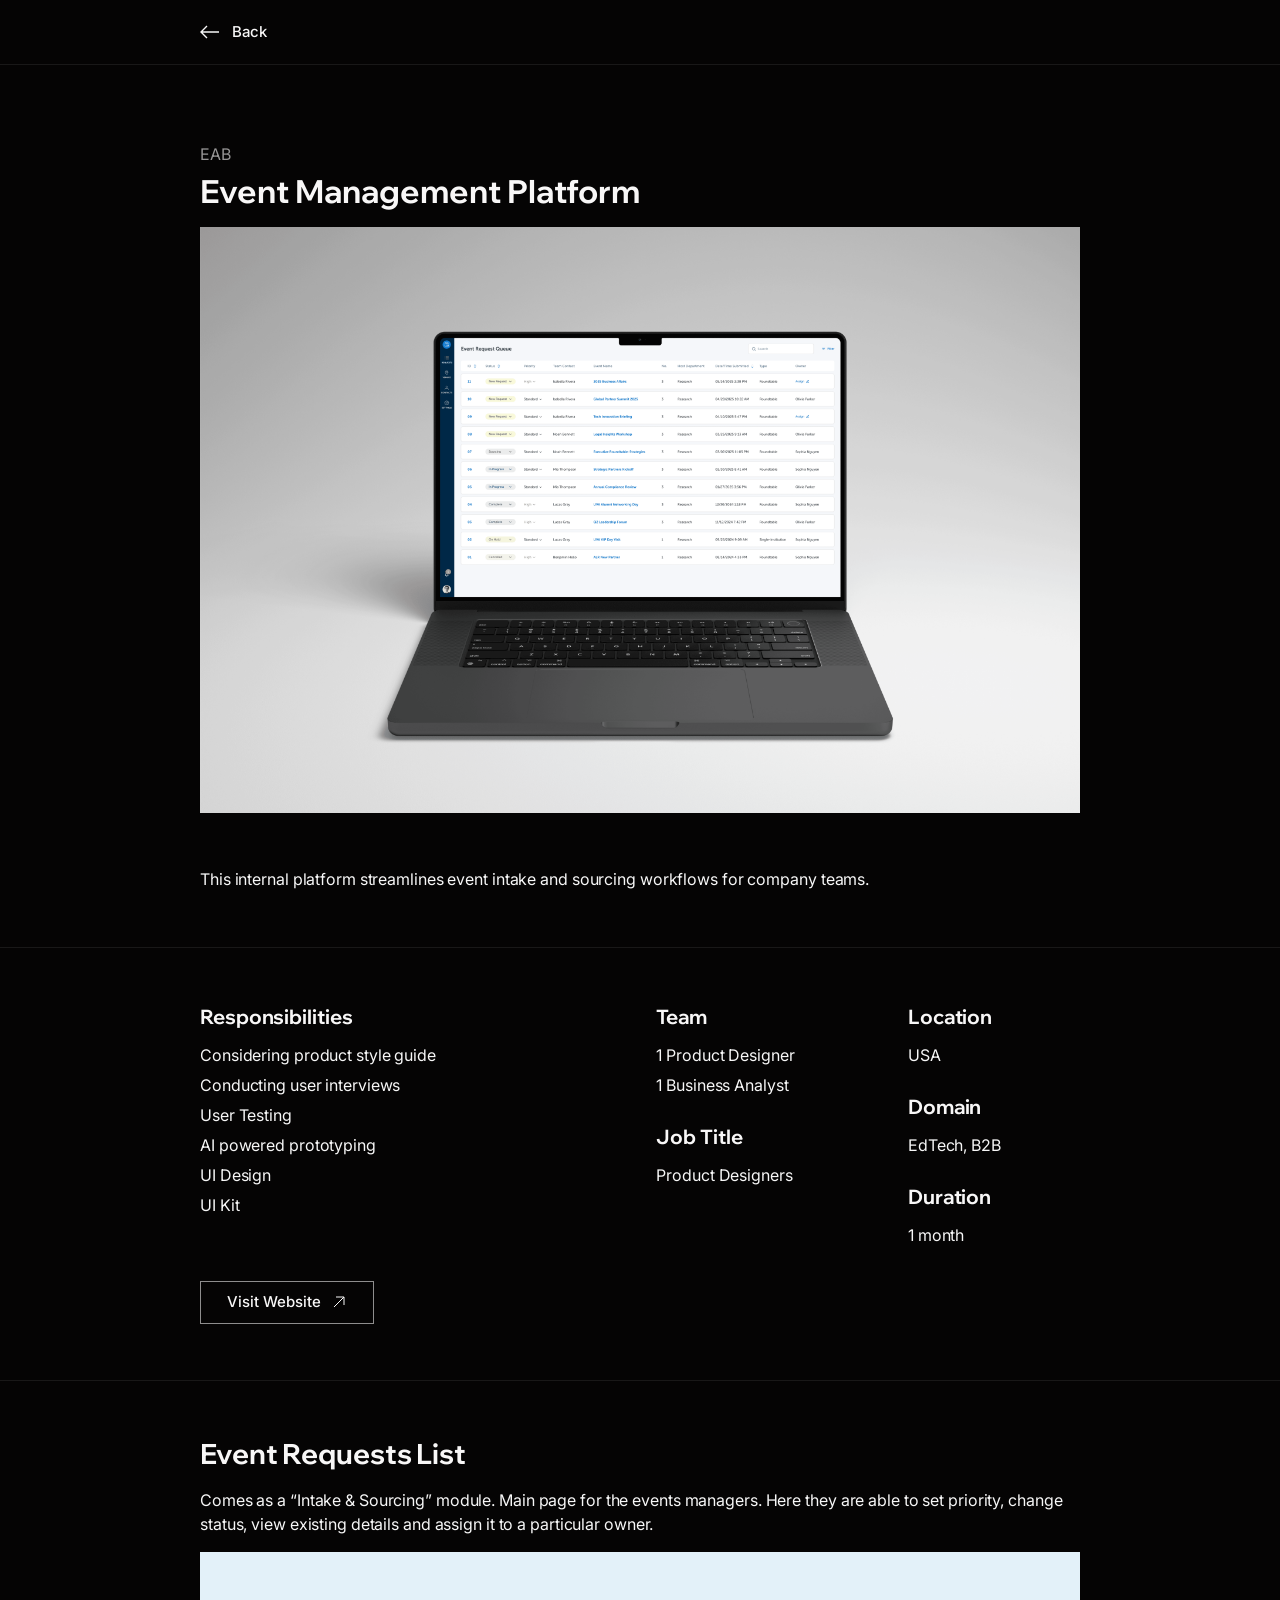
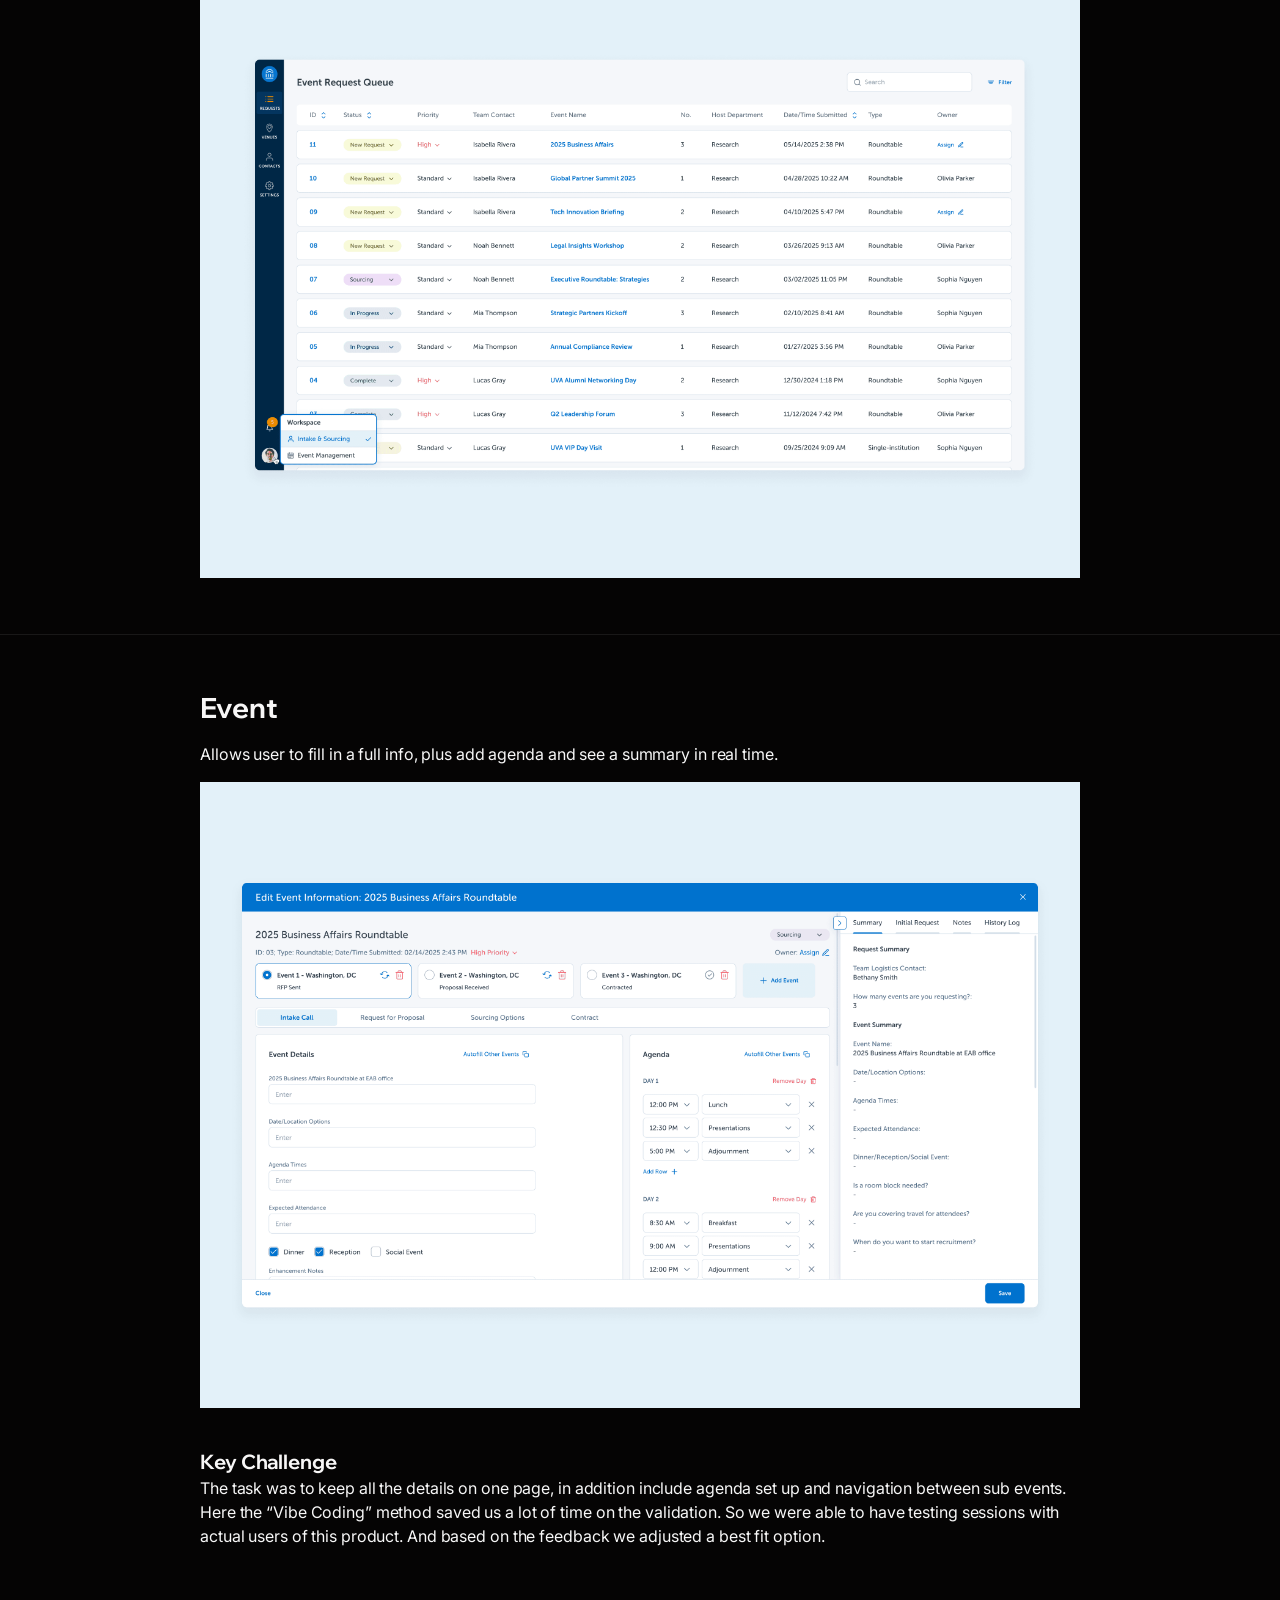
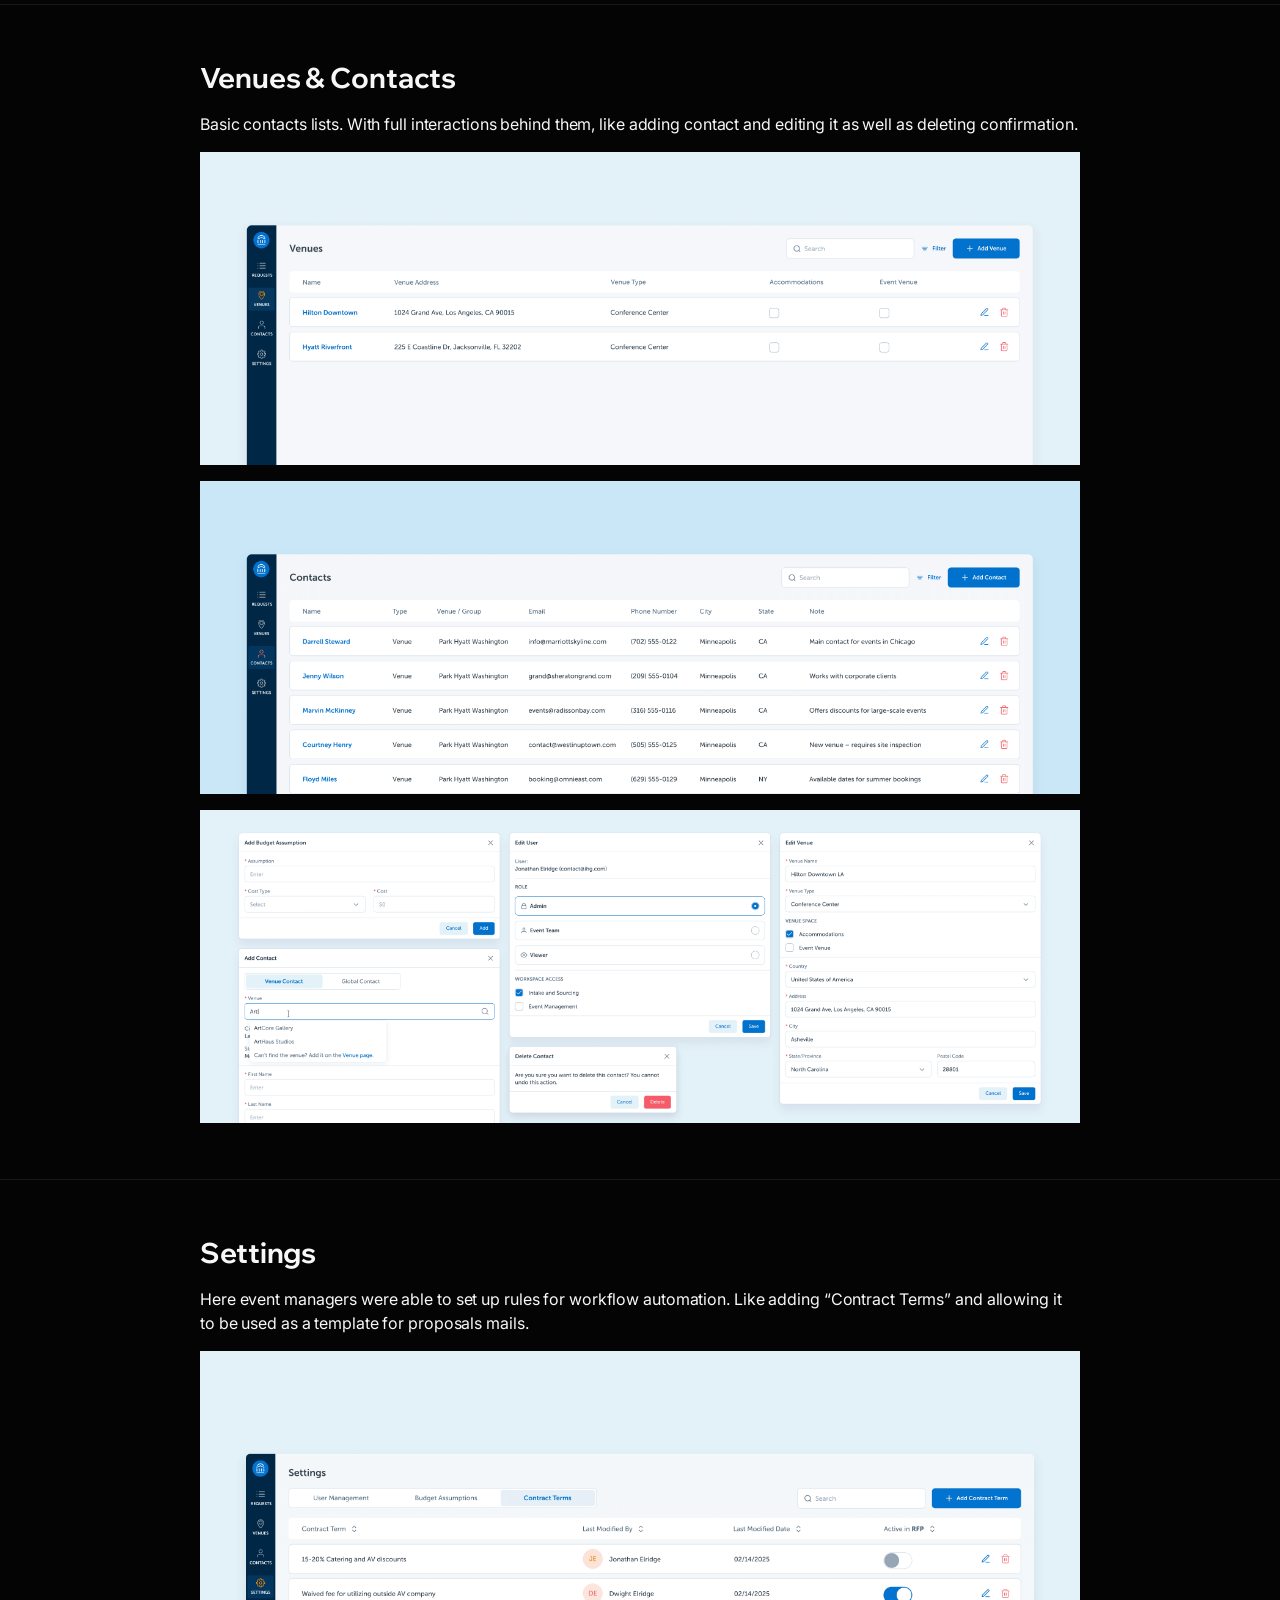
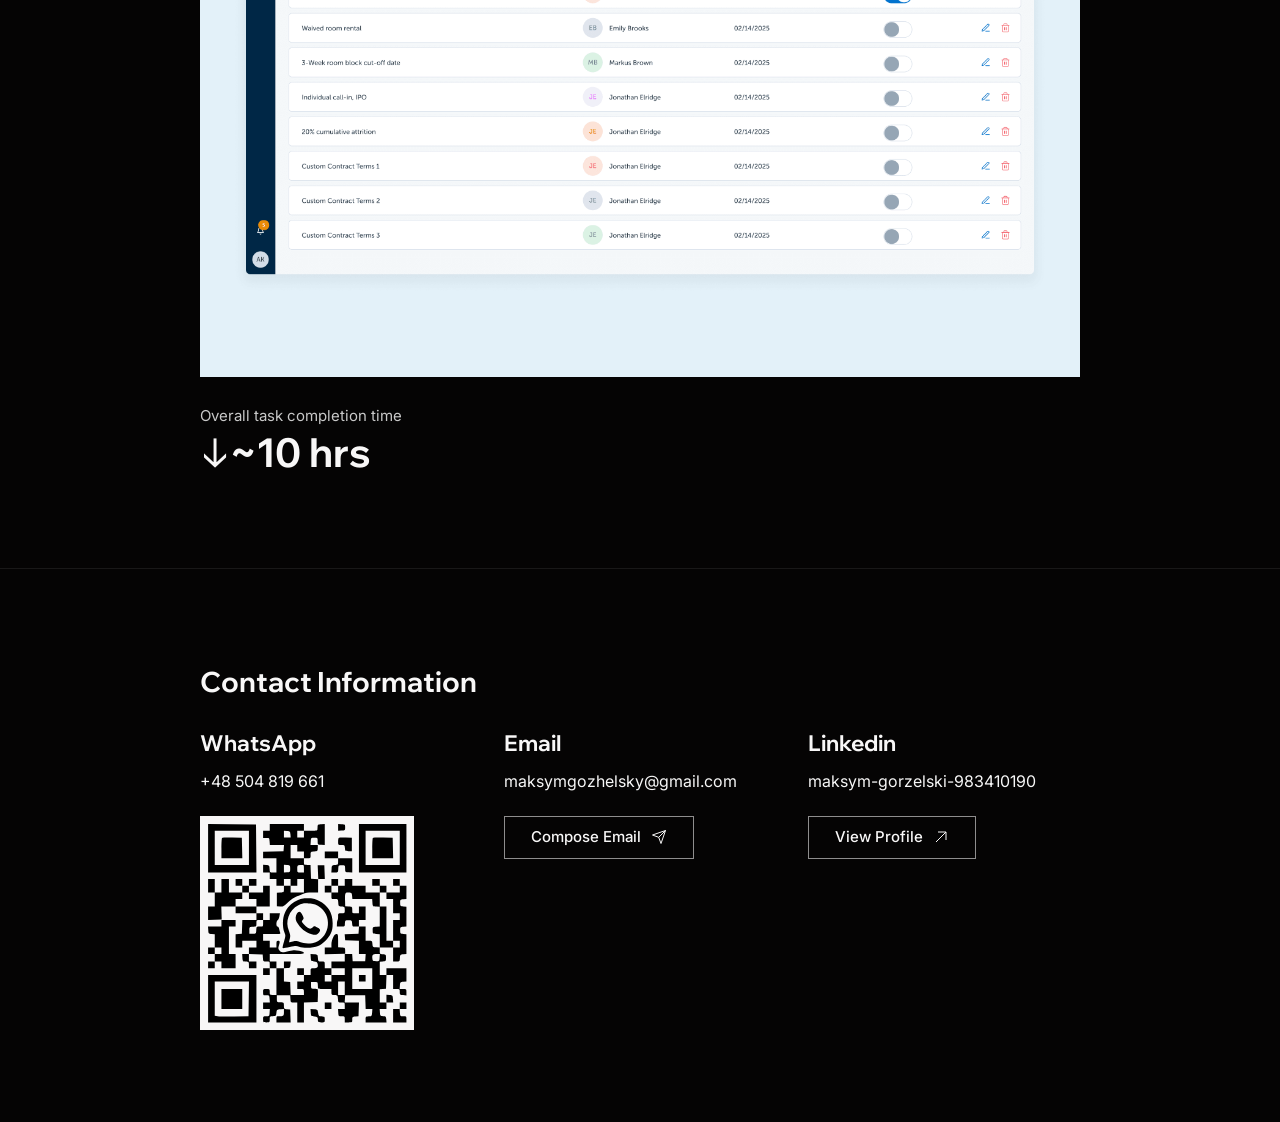
==== event-management.html @ 0782f971 "Initial commit Created from https://vercel.com/new" ====
<!DOCTYPE html>
<html lang="en" class="no-js">
<head>
  <meta charset="UTF-8" />
  <meta name="viewport" content="width=device-width, initial-scale=1.0" />
  <title>Event Management Platform — Maksym Gorzelski</title>
  <meta name="description" content="Case study: EAB internal platform for event intake and sourcing workflows." />
  <link rel="icon" href="assets/favicon-light.svg" media="(prefers-color-scheme: light)" />
  <link rel="icon" href="assets/favicon-dark.svg" media="(prefers-color-scheme: dark)" />
  <link rel="preconnect" href="https://fonts.googleapis.com" />
  <link rel="preconnect" href="https://fonts.gstatic.com" crossorigin />
  <link href="https://fonts.googleapis.com/css2?family=Wix+Madefor+Display:wght@400;500;600;700;800&family=Inter:wght@200;400;500;600&display=swap" rel="stylesheet" />
  <link rel="stylesheet" href="styles.css" />
  <link rel="stylesheet" href="case.css" />
</head>
<body class="case-page">
  <header class="nav">
    <div class="container nav__inner">
      <a href="index.html#case" class="casenav__back">
        <svg width="20" height="14" viewBox="0 0 20 14" fill="none" aria-hidden="true"><path d="M7 1L1 7L7 13M1 7H19" stroke="currentColor" stroke-width="1.4"/></svg>
        Back
      </a>
    </div>
  </header>

  <main>
    <section class="casehead">
      <div class="container">
        <p class="casehead__tag reveal">EAB</p>
        <h1 class="casehead__title reveal">Event Management Platform</h1>
      </div>
    </section>

    <div class="casehero">
      <div class="container"><img src="assets/cases/event-hero.png" alt="Event management platform" loading="lazy" /></div>
    </div>

    <section class="container">
      <p class="caseintro reveal">This internal platform streamlines event intake and sourcing workflows for company teams.</p>

      <div class="casemeta reveal">
        <div class="casemeta__col">
          <div class="casemeta__group">
            <h2 class="casemeta__label">Responsibilities</h2>
            <ul class="casemeta__list">
              <li>Considering product style guide</li>
              <li>Conducting user interviews</li>
              <li>User Testing</li>
              <li>AI powered prototyping</li>
              <li>UI Design</li>
              <li>UI Kit</li>
            </ul>
          </div>
        </div>
        <div class="casemeta__col">
          <div class="casemeta__group">
            <h2 class="casemeta__label">Team</h2>
            <p class="casemeta__val">1 Product Designer</p>
            <p class="casemeta__val">1 Business Analyst</p>
          </div>
          <div class="casemeta__group">
            <h2 class="casemeta__label">Job Title</h2>
            <p class="casemeta__val">Product Designers</p>
          </div>
        </div>
        <div class="casemeta__col">
          <div class="casemeta__group">
            <h2 class="casemeta__label">Location</h2>
            <p class="casemeta__val">USA</p>
          </div>
          <div class="casemeta__group">
            <h2 class="casemeta__label">Domain</h2>
            <p class="casemeta__val">EdTech, B2B</p>
          </div>
          <div class="casemeta__group">
            <h2 class="casemeta__label">Duration</h2>
            <p class="casemeta__val">1 month</p>
          </div>
        </div>
      </div>

      <p class="reveal" style="margin-top:28px;">
        <a href="https://eab.com/" class="btn btn--ghost" target="_blank" rel="noopener">
          Visit Website
          <svg width="16" height="16" viewBox="0 0 16 16" fill="none" aria-hidden="true"><path d="M3 13L13 3M13 3H5M13 3v8" stroke="currentColor" stroke-width="1"/></svg>
        </a>
      </p>
    </section>

    <section class="casesection container reveal">
      <h2 class="casesection__title">Event Requests List</h2>
      <p class="casesection__text">Comes as a &ldquo;Intake &amp; Sourcing&rdquo; module. Main page for the events managers. Here they are able to set priority, change status, view existing details and assign it to a particular owner.</p>
      <figure class="casefig"><img src="assets/cases/event-requests.png" alt="Event requests list" loading="lazy" /></figure>
    </section>

    <section class="casesection container reveal">
      <h2 class="casesection__title">Event</h2>
      <p class="casesection__text">Allows user to fill in a full info, plus add agenda and see a summary in real time.</p>
      <figure class="casefig"><img src="assets/cases/event-event.png" alt="Event detail view" loading="lazy" /></figure>
      <h3 class="casesub">Key Challenge</h3>
      <p class="casesection__text">The task was to keep all the details on one page, in addition include agenda set up and navigation between sub events. Here the &ldquo;Vibe Coding&rdquo; method saved us a lot of time on the validation. So we were able to have testing sessions with actual users of this product. And based on the feedback we adjusted a best fit option.</p>
    </section>

    <section class="casesection container reveal">
      <h2 class="casesection__title">Venues &amp; Contacts</h2>
      <p class="casesection__text">Basic contacts lists. With full interactions behind them, like adding contact and editing it as well as deleting confirmation.</p>
      <figure class="casefig"><img src="assets/cases/event-venues-1.png" alt="Venues and contacts list" loading="lazy" /></figure>
      <figure class="casefig"><img src="assets/cases/event-venues-2.png" alt="Contact interactions" loading="lazy" /></figure>
      <figure class="casefig"><img src="assets/cases/event-venues-3.png" alt="Delete confirmation" loading="lazy" /></figure>
    </section>

    <section class="casesection container reveal">
      <h2 class="casesection__title">Settings</h2>
      <p class="casesection__text">Here event managers were able to set up rules for workflow automation. Like adding &ldquo;Contract Terms&rdquo; and allowing it to be used as a template for proposals mails.</p>
      <figure class="casefig"><img src="assets/cases/event-settings.png" alt="Settings and automation rules" loading="lazy" /></figure>
      <div class="casestat">
        <span class="casestat__label">Overall task completion time</span>
        <span class="casestat__value">&darr;~10 hrs</span>
      </div>
    </section>
  </main>

  <section id="contact" class="contact">
    <div class="container">
      <h2 class="contact__heading reveal">Contact Information</h2>
      <div class="contact__grid">
        <div class="contact__block reveal">
          <h3 class="contact__label">WhatsApp</h3>
          <p class="contact__value">+48 504 819 661</p>
          <a class="contact__qrwrap" href="https://wa.me/48504819661" target="_blank" rel="noopener" aria-label="Open WhatsApp chat">
            <img class="contact__qr" src="assets/qr-whatsapp.svg" alt="QR code — scan to open a WhatsApp chat" width="214" height="214" loading="lazy" />
          </a>
        </div>
        <div class="contact__block reveal">
          <h3 class="contact__label">Email</h3>
          <p class="contact__value">maksymgozhelsky@gmail.com</p>
          <a href="mailto:maksymgozhelsky@gmail.com" class="btn btn--ghost">
            Compose Email
            <svg width="16" height="16" viewBox="0 0 16 16" fill="none" aria-hidden="true"><path d="M14.5 1.5L7.7 8.3M14.5 1.5L10 14.5l-2.3-6.2L1.5 6l13-4.5Z" stroke="currentColor" stroke-width="1" stroke-linejoin="round"/></svg>
          </a>
        </div>
        <div class="contact__block reveal">
          <h3 class="contact__label">Linkedin</h3>
          <p class="contact__value">maksym-gorzelski-983410190</p>
          <a href="https://www.linkedin.com/in/maksym-gorzelski-983410190/" class="btn btn--ghost" target="_blank" rel="noopener">
            View Profile
            <svg width="16" height="16" viewBox="0 0 16 16" fill="none" aria-hidden="true"><path d="M3 13L13 3M13 3H5M13 3v8" stroke="currentColor" stroke-width="1"/></svg>
          </a>
        </div>
      </div>
    </div>
  </section>

  <script src="script.js"></script>
</body>
</html>
---- styles.css ----
/* ============================================================
   Maksym Gorzelski — Portfolio
   Measured from the original:
   bg #050404 · content column 880px · nav 64px
   Wix Madefor Display (headings) / Inter (body)
   ============================================================ */

:root {
  --bg: #050404;
  --tile: rgba(28, 28, 28, 0.5);
  --fg: #f8f7f7;
  --body: #f7f7f7;
  --muted: #8f8f8f;
  --muted-2: #c9c9c9;
  --line: rgba(255, 255, 255, 0.08);
  --border-btn: rgba(255, 255, 255, 0.55);
  --max: 944px; /* 880 content + 2×32 padding */
  --pad: 32px;
  --font-display: "Wix Madefor Display", -apple-system, sans-serif;
  --font-body: "Inter", -apple-system, BlinkMacSystemFont, sans-serif;
  --ease: cubic-bezier(0.44, 0, 0.56, 1);
  --spring: cubic-bezier(0.3, 1.4, 0.5, 1);
}

* { margin: 0; padding: 0; box-sizing: border-box; }

html { scroll-behavior: smooth; }

body {
  background: var(--bg);
  color: var(--fg);
  font-family: var(--font-body);
  font-weight: 400;
  font-size: 16px;
  line-height: 1.5;
  -webkit-font-smoothing: antialiased;
  overflow-x: hidden;
}

a { color: inherit; text-decoration: none; }
img { max-width: 100%; display: block; }
h1, h2, h3 { font-family: var(--font-display); }

.container {
  width: 100%;
  max-width: var(--max);
  margin: 0 auto;
  padding: 0 var(--pad);
}

/* ---------- Logo (exact SVG from the original) ---------- */
.logo {
  display: inline-flex;
  align-items: center;
}
.logo__img {
  height: 17px;
  width: auto;
  display: block;
}

/* ---------- Nav ---------- */
.nav {
  position: sticky;
  top: 0;
  z-index: 100;
  background: var(--bg);
  border-bottom: 1px solid var(--line);
}
.nav__inner {
  display: flex;
  align-items: center;
  justify-content: space-between;
  height: 64px;
}
.nav__links {
  display: flex;
  align-items: center;
  gap: 44px;
}
.nav__link {
  font-size: 15px;
  color: var(--fg);
  transform-origin: center center;
  transition: transform 0.3s var(--spring);
  will-change: transform;
}
.nav__link:hover { transform: rotate(2deg); }

/* ---------- Buttons (hover = 2° tilt, like the original) ---------- */
.btn {
  display: inline-flex;
  align-items: center;
  gap: 10px;
  font-family: var(--font-body);
  font-size: 15px;
  font-weight: 500;
  cursor: pointer;
  transition: transform 0.3s var(--spring);
  will-change: transform;
}
.btn:hover { transform: rotate(2deg); }
.btn { border-radius: 0; }
.btn--solid {
  background: var(--fg);
  color: #050404;
  padding: 7px 22px;
}
.btn--ghost {
  border: 1px solid var(--border-btn);
  color: var(--fg);
  padding: 9px 26px;
}
.btn svg { flex-shrink: 0; }

/* Plain text link with arrow (PDF) */
.textlink {
  display: inline-flex;
  align-items: center;
  gap: 12px;
  font-size: 15px;
  font-weight: 500;
  color: var(--fg);
  transform-origin: center center;
  will-change: transform;
}
/* Hover tilt lives with the other reveal-aware hovers at the end of the file,
   so it can out-specify .reveal.is-visible. */

/* ---------- Section titles ---------- */
.section-title {
  font-size: 36px;
  font-weight: 700;
  line-height: 1.2;
  margin-bottom: 64px;
}

/* ---------- Hero ---------- */
.hero {
  position: relative;
  height: calc(100vh - 64px);
  min-height: 560px;
  display: flex;
  align-items: center;
}
.hero .container { margin-top: -6vh; }
.hero__title {
  font-size: clamp(30px, 3.6vw, 48px);
  font-weight: 700;
  line-height: 1.2;
}
.hero__meta {
  margin-top: 38px;
  color: var(--body);
  font-size: 16px;
}
.hero__scroll {
  position: absolute;
  bottom: 22px;
  left: 50%;
  transform: translateX(-50%);
  color: var(--fg);
  animation: bob 2.4s ease-in-out infinite;
}
@keyframes bob {
  0%, 100% { transform: translate(-50%, 0); }
  50% { transform: translate(-50%, 9px); }
}

/* ---------- Sections ---------- */
.about, .approach, .cases, .pdf, .contact {
  border-top: 1px solid var(--line);
}

/* ---------- About ----------
   Original is a ~600px-tall section with the text block vertically
   centered, shapes floating around it. */
.about {
  position: relative;
  overflow: hidden;
}
.about__inner {
  position: relative;
  min-height: 600px;
  display: flex;
  align-items: center;
  justify-content: center;
}
.about__content {
  max-width: 628px;
  margin: 0 auto;
  text-align: center;
}
.about__title {
  font-size: 28px;
  font-weight: 700;
  line-height: 1.2;
  margin-bottom: 34px;
}
.about p {
  color: var(--body);
  font-size: 16px;
  line-height: 1.2;
  margin-bottom: 24px;
}
.about p:last-child { margin-bottom: 0; }
.shape {
  position: absolute;
  height: auto;
  pointer-events: none;
}
.shape--circle { top: 20%; right: 6.5%; width: 80px; }
.shape--cube   { top: 40%; left: 3.5%; width: 88px; }
.shape--tetra  { top: 72%; left: 72%;   width: 118px; }

/* ---------- Work approach ---------- */
.approach { padding: 100px 0 108px; }
.steps { list-style: none; }
.step { padding: 34px 0 38px; border-bottom: 1px solid var(--line); }
.step:first-child { padding-top: 0; }
.step:last-child { border-bottom: none; padding-bottom: 0; }
.step__icon {
  display: inline-flex;
  align-items: center;
  justify-content: center;
  width: 48px;
  height: 48px;
  border-radius: 4px;
  background: var(--tile);
  color: rgb(105, 105, 105);
  margin-bottom: 22px;
  /* Box lifts on hover (measured on the original). */
  transition: transform 0.3s var(--spring);
  will-change: transform;
}
.step__icon:hover { transform: translateY(-4px); }
/* Icons are the exact extracted SVG assets, at their natural dimensions. */
.step__icon img { display: block; }
.step__title {
  font-size: 22px;
  font-weight: 700;
  line-height: 1.2;
  margin-bottom: 12px;
}
.step__text {
  color: var(--muted-2);
  font-size: 16px;
  max-width: 76ch;
}

/* ---------- Case studies ---------- */
.cases { padding: 100px 0 120px; }
.cases__grid {
  display: grid;
  grid-template-columns: repeat(2, 1fr);
  gap: 64px 48px;
}
.case {
  display: block;
  transform-origin: center center;
  will-change: transform;
}
.case__thumb {
  aspect-ratio: 1440 / 1024;
  overflow: hidden;
  background: var(--tile);
}
.case__thumb img {
  width: 100%;
  height: 100%;
  object-fit: cover;
}
.case__tag {
  display: block;
  margin: 26px 0 7px;
  color: var(--muted);
  font-size: 13px;
  font-weight: 400;
  letter-spacing: 0.06em;
  text-transform: uppercase;
}
.case__title {
  font-size: 24px;
  font-weight: 700;
  line-height: 1.25;
  color: var(--fg);
  max-width: 24ch;
}

/* ---------- PDF ---------- */
.pdf { padding: 88px 0 92px; }
.pdf__title {
  font-size: 28px;
  font-weight: 700;
  margin-bottom: 15px;
}

/* ---------- Contact ---------- */
.contact { padding: 92px 0 86px; }
.contact__heading {
  font-size: 28px;
  font-weight: 700;
  margin-bottom: 24px;
}
.contact__grid {
  display: grid;
  grid-template-columns: repeat(3, 1fr);
  gap: 32px;
}
.contact__label {
  font-size: 22px;
  font-weight: 700;
  margin-bottom: 9px;
}
.contact__value {
  color: var(--body);
  font-size: 16px;
  margin-bottom: 23px;
  word-break: break-word;
}
.contact__qrwrap {
  position: relative;
  display: inline-block;
  width: 214px;
  transform-origin: center center;
  transition: transform 0.3s var(--spring);
  will-change: transform;
}
.contact__qrwrap:hover { transform: rotate(2deg); }
.contact__qr {
  width: 214px;
  height: 214px;
}

/* ============================================================
   Animations
   ============================================================ */

/* Load-in (hero) */
.load-rise {
  opacity: 0;
  transform: translateY(24px);
  transition: opacity 0.8s var(--ease), transform 0.8s var(--ease);
}
.load-rise.is-visible { opacity: 1; transform: none; }

/* Scroll reveal — fade up (text blocks) */
.reveal {
  opacity: 0;
  transform: translateY(24px);
  transition: opacity 0.7s var(--ease), transform 0.7s var(--ease);
  will-change: opacity, transform;
}
.reveal.is-visible { opacity: 1; transform: none; }

/* Scroll reveal — scale from half (case cards, like the original) */
.reveal-scale {
  opacity: 0;
  transform: scale(0.5);
  transition: opacity 0.65s var(--ease), transform 0.65s var(--spring);
  will-change: opacity, transform;
}
.reveal-scale.is-visible { opacity: 1; transform: scale(1); }

/* Case card hover tilt (~1.3°, measured from the original).
   Once settled (.is-visible) the card gets a snappy spring transition that
   out-orders .reveal-scale.is-visible, so hover doesn't inherit the slower
   entrance spring. Rotates around its own center. */
.case.is-visible { transition: transform 0.32s var(--spring); }
.case.is-visible:hover { transform: rotate(1.3deg); }

/* PDF text link tilts 2° on hover (measured). Scoped to .is-visible so it
   out-specifies .reveal.is-visible, which would otherwise pin it to none. */
.textlink.is-visible { transition: transform 0.3s var(--spring); }
.textlink.is-visible:hover { transform: rotate(2deg); }

/* Failsafes */
.no-js .reveal, .no-js .reveal-scale, .no-js .load-rise { opacity: 1; transform: none; }
@media (prefers-reduced-motion: reduce) {
  .reveal, .reveal-scale, .load-rise { opacity: 1; transform: none; transition: none; }
  .hero__scroll { animation: none; }
  .btn:hover, .nav__link:hover, .textlink.is-visible:hover,
  .case.is-visible:hover, .step__icon:hover, .contact__qrwrap:hover { transform: none; }
}

/* ============================================================
   Responsive
   ============================================================ */
@media (max-width: 860px) {
  .cases__grid { grid-template-columns: 1fr; gap: 56px; }
  .contact__grid { grid-template-columns: 1fr; gap: 44px; }
  .about__inner { min-height: 440px; }
  .approach, .cases { padding: 84px 0 96px; }
  .shape--tetra { display: none; }
  .shape--cube { width: 64px; top: auto; bottom: -12%; }
  .shape--circle { width: 58px; top: -18%; }
  .section-title { margin-bottom: 56px; }
}
@media (max-width: 640px) {
  :root { --pad: 20px; }
  .nav__links { gap: 20px; }
  .logo__bold { font-size: 15px; }
  .logo__thin { font-size: 20px; }
  .btn--solid { padding: 7px 16px; font-size: 14px; }
  .hero__title { font-size: 30px; }
  .section-title { font-size: 30px; }
  .pdf { padding: 64px 0; }
  .contact { padding: 64px 0 72px; }
}
---- case.css ----
/* ============================================================
   Case-study page styles (loaded after styles.css)
   ============================================================ */

/* ---------- Back nav ---------- */
.casenav__back {
  display: inline-flex;
  align-items: center;
  gap: 12px;
  font-size: 15px;
  font-weight: 500;
  color: var(--fg);
  transform-origin: center center;
  transition: transform 0.3s var(--spring);
  will-change: transform;
}
.casenav__back:hover { transform: rotate(2deg); }
.casenav__back svg { flex-shrink: 0; }

/* ---------- Header ---------- */
.casehead { padding: 80px 0 0; }
.casehead__tag {
  color: rgba(248, 247, 247, 0.6);
  font-size: 16px;
  line-height: 1.2;
  text-transform: uppercase;
  margin-bottom: 8px;
}
.casehead__title {
  font-family: var(--font-display);
  font-size: 32px;
  font-weight: 700;
  line-height: 1.2;
}

/* ---------- Media ---------- */
.casehero { margin-top: 16px; }
.casefig { margin: 16px 0 0; }
.casefig img,
.casehero img {
  width: 100%;
  height: auto;
  display: block;
}
.casefig--pair {
  display: grid;
  grid-template-columns: 1fr;
  gap: 16px;
}

/* ---------- Intro ---------- */
.caseintro {
  margin-top: 54px;
  color: var(--body);
  font-size: 16px;
  line-height: 1.5;
  letter-spacing: -0.1px;
}

/* ---------- Full-width divider lines (like the original) ---------- */
.casemeta,
.casesection {
  position: relative;
  margin-top: 56px;
  padding-top: 56px;
}
.casemeta::before,
.casesection::before {
  content: "";
  position: absolute;
  top: 0;
  left: 50%;
  transform: translateX(-50%);
  width: 100vw;
  height: 1px;
  background: var(--line);
}

/* ---------- Meta grid ---------- */
.casemeta {
  display: grid;
  grid-template-columns: 2.42fr 1.23fr 1fr; /* ~416 / 212 / 172 at 880 */
  gap: 40px;
}
.casemeta__group + .casemeta__group { margin-top: 26px; }
.casemeta__label {
  font-family: var(--font-display);
  font-size: 20px;
  font-weight: 700;
  line-height: 1.4;
  letter-spacing: -0.1px;
  margin-bottom: 12px;
}
.casemeta__list { list-style: none; }
.casemeta__list li,
.casemeta__val {
  color: var(--body);
  font-size: 16px;
  line-height: 1.5;
  letter-spacing: -0.1px;
  margin-bottom: 6px;
}

/* ---------- Content sections ---------- */
.casesection__title {
  font-family: var(--font-display);
  font-size: 28px;
  font-weight: 700;
  line-height: 1.3;
  letter-spacing: -0.1px;
  margin-bottom: 16px;
}
.casesection__text {
  color: var(--body);
  font-size: 16px;
  line-height: 1.5;
  letter-spacing: -0.1px;
}
.casesection__text + .casesection__text { margin-top: 16px; }
.casesub {
  font-family: var(--font-display);
  font-size: 20px;
  font-weight: 700;
  line-height: 1.4;
  letter-spacing: -0.1px;
  margin: 40px 0 0;
}

/* ---------- Stat callout ---------- */
.casestat {
  margin-top: 28px;
  display: inline-flex;
  flex-direction: column;
  gap: 4px;
}
.casestat-row {
  margin-top: 8px;
  display: flex;
  flex-wrap: wrap;
  gap: 48px;
}
.casestat-row .casestat { margin-top: 20px; }
.casestat__label { color: var(--muted-2); font-size: 15px; }
.casestat__value {
  font-family: var(--font-display);
  font-size: 40px;
  font-weight: 700;
  line-height: 1;
}

/* ---------- Video embed ---------- */
.casevideo {
  margin-top: 16px;
  position: relative;
  width: 100%;
  aspect-ratio: 16 / 9;
  overflow: hidden;
  background: var(--tile);
}
.casevideo iframe {
  position: absolute;
  inset: 0;
  width: 100%;
  height: 100%;
  border: 0;
}

/* ---------- Contact spacing on case pages ---------- */
.case-page .contact { margin-top: 96px; }

/* ---------- Responsive ---------- */
@media (max-width: 860px) {
  .casemeta { grid-template-columns: 1fr; gap: 30px; }
  .casehero { margin-top: 16px; }
  .casesection { margin-top: 56px; }
}
@media (max-width: 640px) {
  .casehead__title { font-size: 26px; }
  .casesection__title { font-size: 23px; }
}
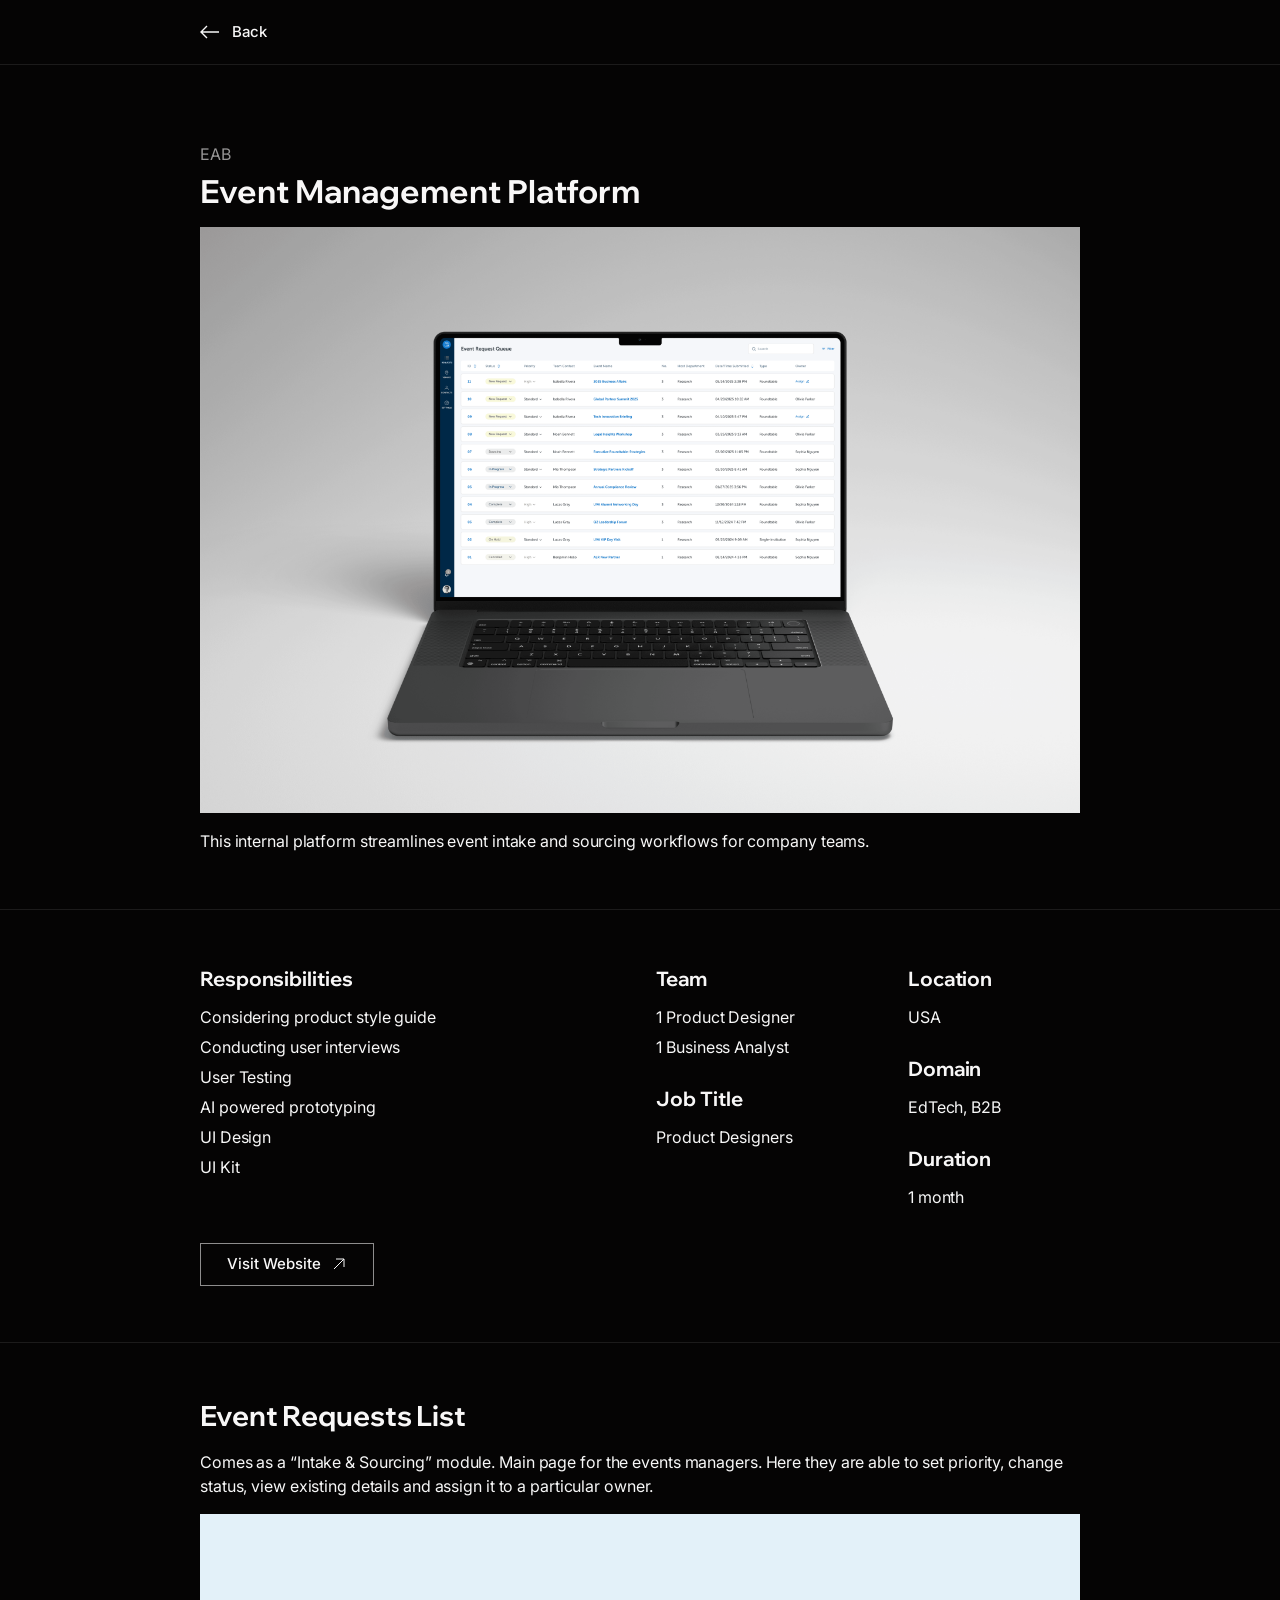
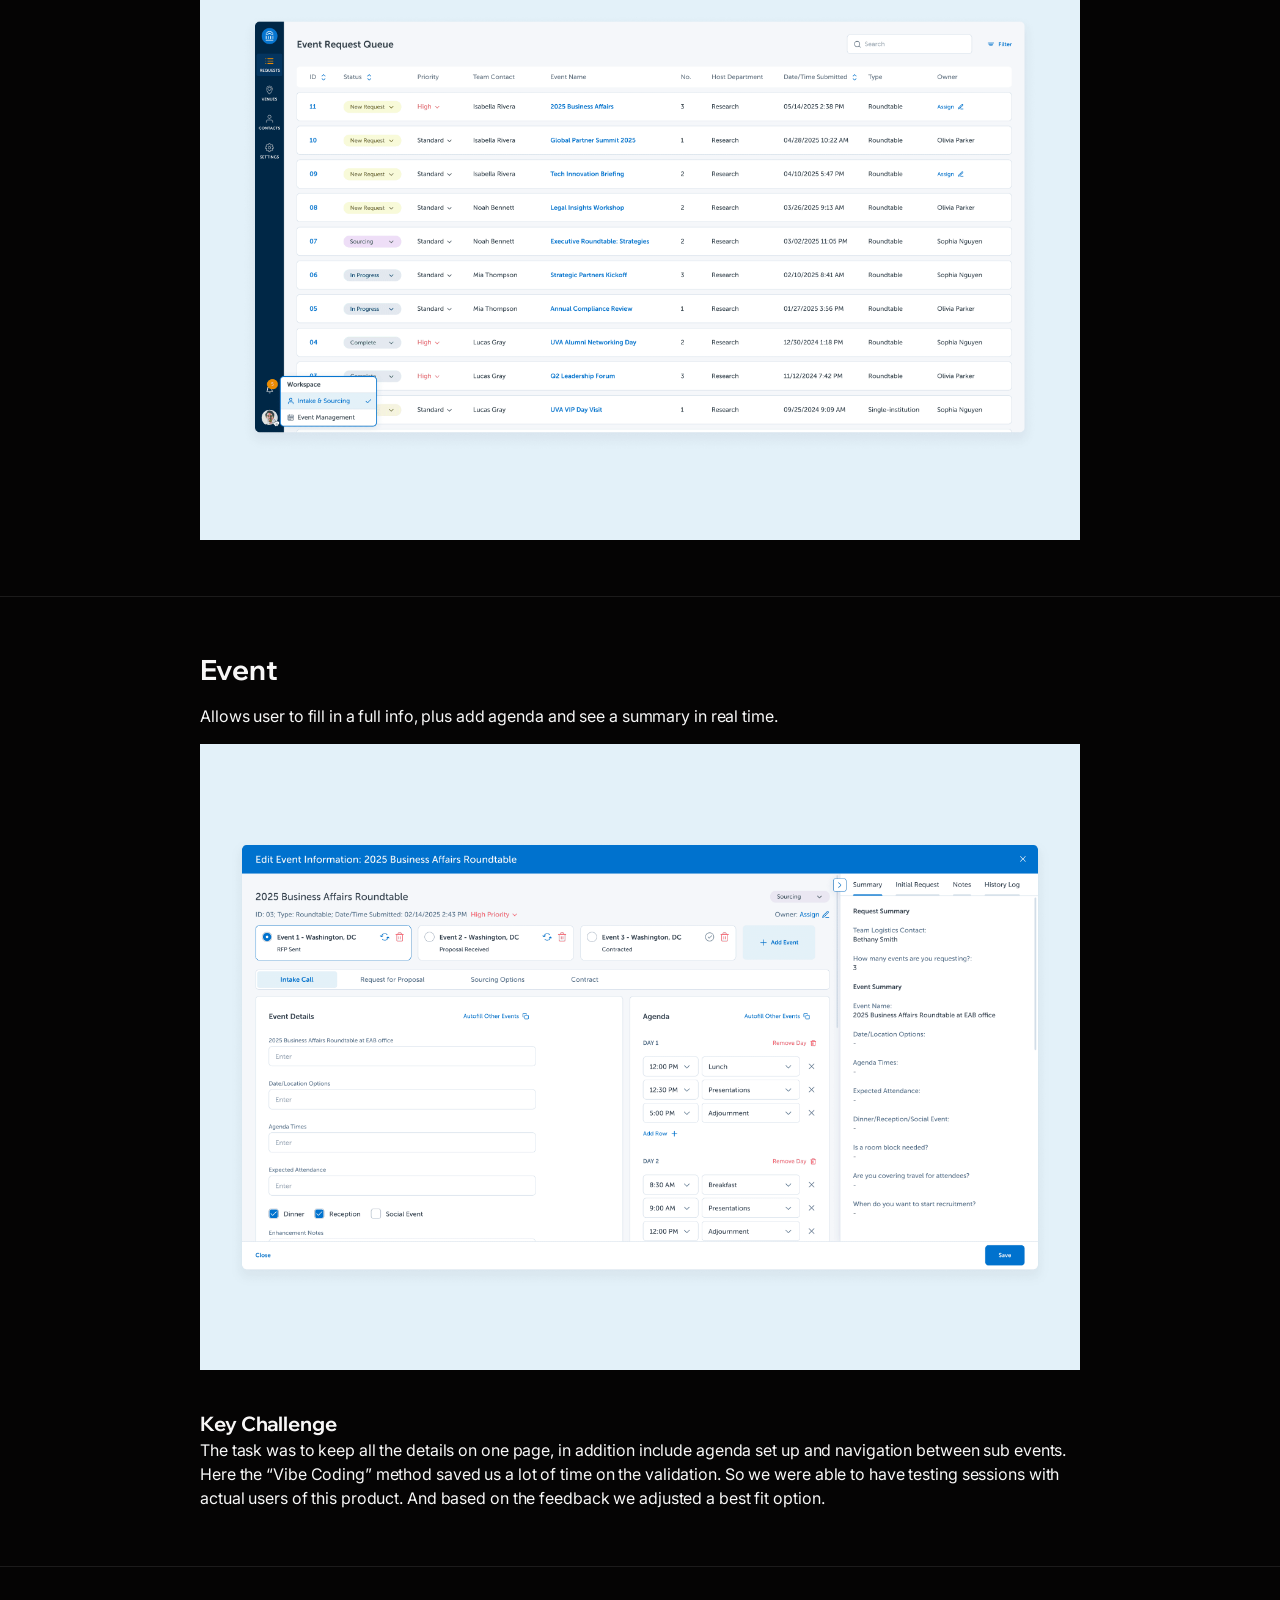
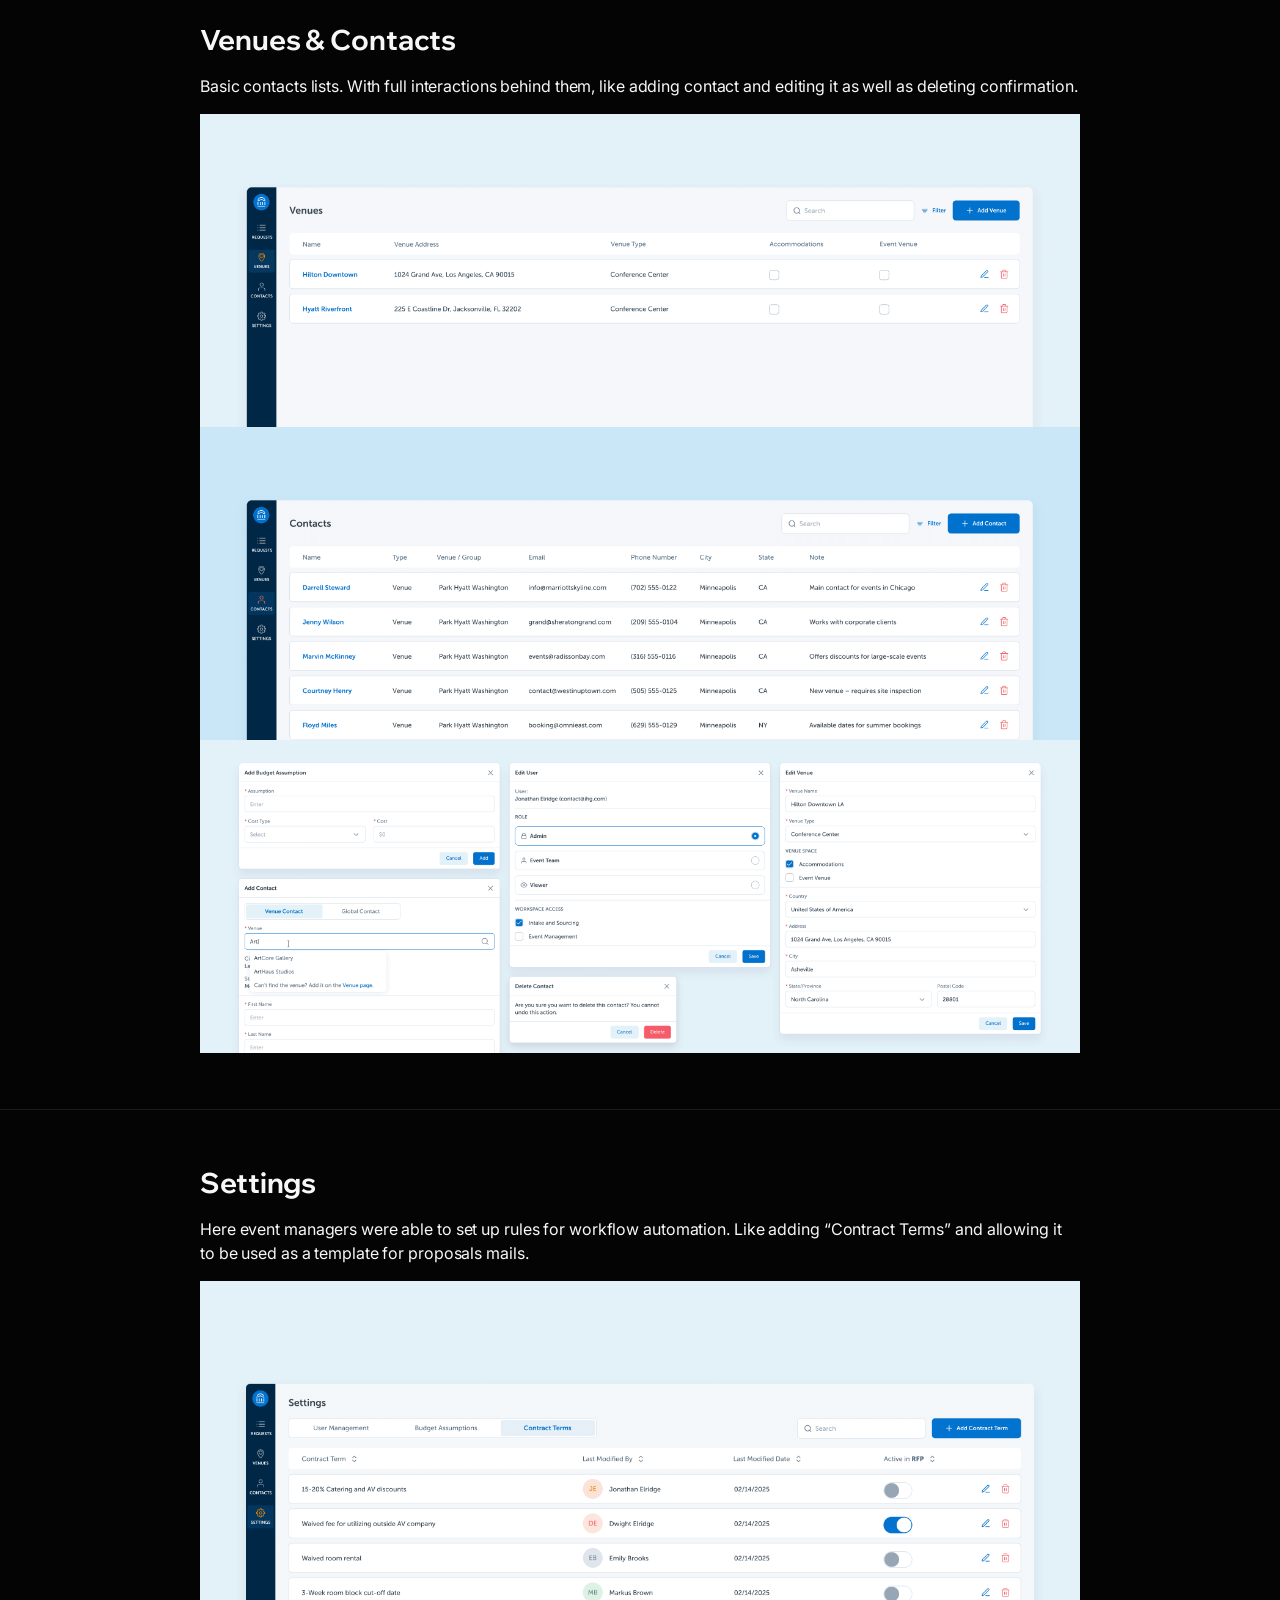
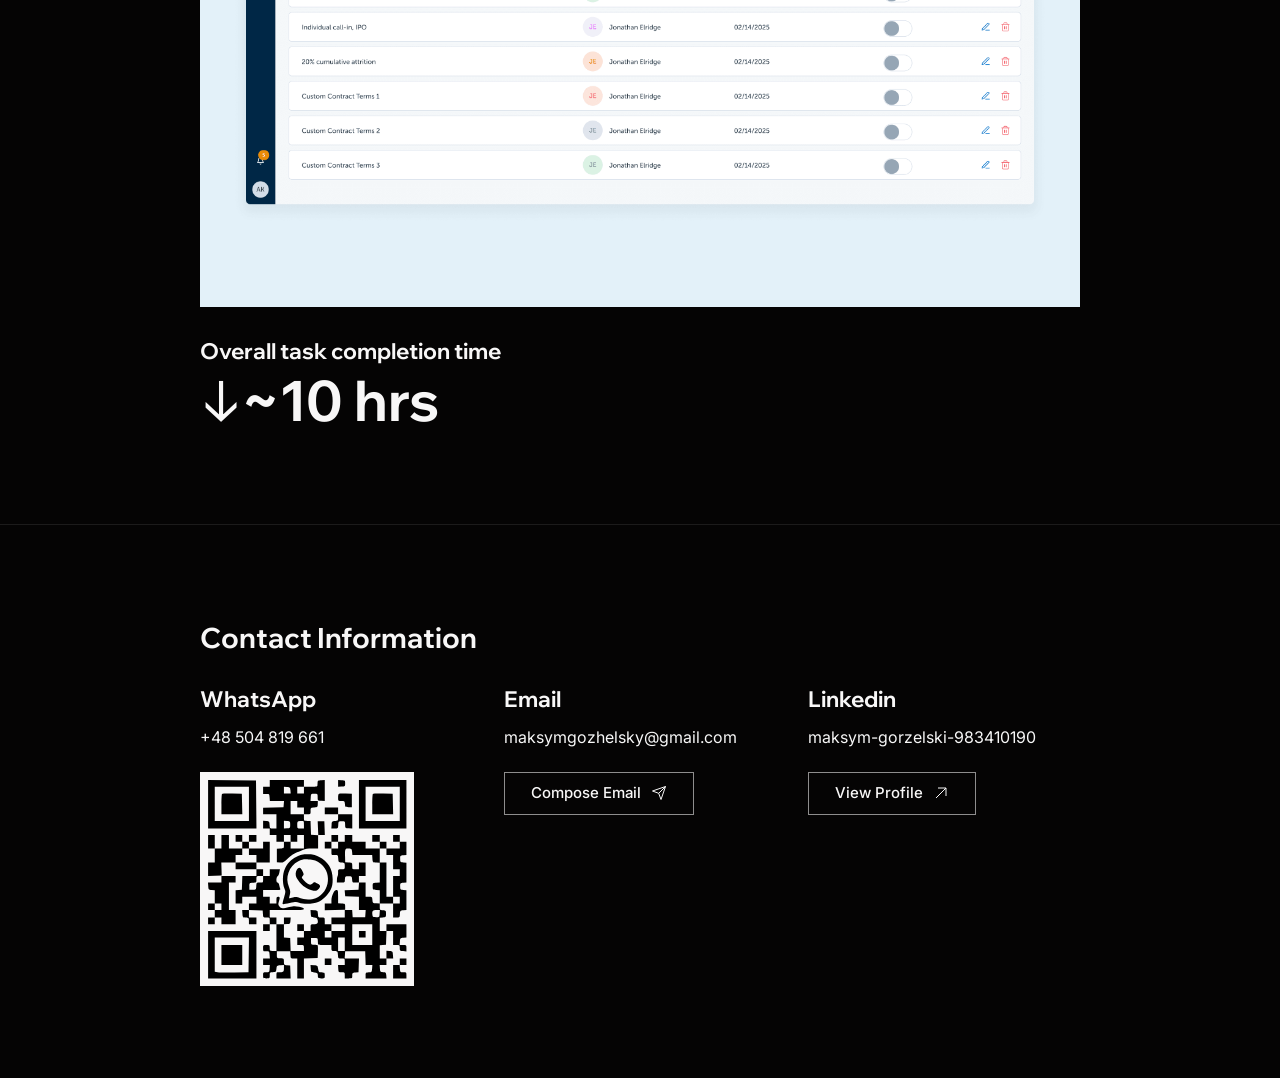
==== commit 6922968e: "massive update 1" ====
--- a/event-management.html
+++ b/event-management.html
@@ -104,9 +104,11 @@
     <section class="casesection container reveal">
       <h2 class="casesection__title">Venues &amp; Contacts</h2>
       <p class="casesection__text">Basic contacts lists. With full interactions behind them, like adding contact and editing it as well as deleting confirmation.</p>
-      <figure class="casefig"><img src="assets/cases/event-venues-1.png" alt="Venues and contacts list" loading="lazy" /></figure>
-      <figure class="casefig"><img src="assets/cases/event-venues-2.png" alt="Contact interactions" loading="lazy" /></figure>
-      <figure class="casefig"><img src="assets/cases/event-venues-3.png" alt="Delete confirmation" loading="lazy" /></figure>
+      <div class="casefig-group">
+        <figure class="casefig"><img src="assets/cases/event-venues-1.png" alt="Venues and contacts list" loading="lazy" /></figure>
+        <figure class="casefig"><img src="assets/cases/event-venues-2.png" alt="Contact interactions" loading="lazy" /></figure>
+        <figure class="casefig"><img src="assets/cases/event-venues-3.png" alt="Delete confirmation" loading="lazy" /></figure>
+      </div>
     </section>
 
     <section class="casesection container reveal">
--- a/styles.css
+++ b/styles.css
@@ -12,7 +12,7 @@
   --body: #f7f7f7;
   --muted: #8f8f8f;
   --muted-2: #c9c9c9;
-  --line: rgba(255, 255, 255, 0.08);
+  --line: rgba(255, 255, 255, 0.09);
   --border-btn: rgba(255, 255, 255, 0.55);
   --max: 944px; /* 880 content + 2×32 padding */
   --pad: 32px;
@@ -39,7 +39,7 @@
 
 a { color: inherit; text-decoration: none; }
 img { max-width: 100%; display: block; }
-h1, h2, h3 { font-family: var(--font-display); }
+h1, h2, h3, h4 { font-family: var(--font-display); }
 
 .container {
   width: 100%;
@@ -82,10 +82,10 @@
   font-size: 15px;
   color: var(--fg);
   transform-origin: center center;
-  transition: transform 0.3s var(--spring);
-  will-change: transform;
-}
-.nav__link:hover { transform: rotate(2deg); }
+  transition: transform 0.3s var(--spring), color 0.3s var(--ease);
+  will-change: transform;
+}
+.nav__link:hover { transform: rotate(2deg); color: var(--muted-2); }
 
 /* ---------- Buttons (hover = 2° tilt, like the original) ---------- */
 .btn {
@@ -105,11 +105,20 @@
   background: var(--fg);
   color: #050404;
   padding: 7px 22px;
+  transition: transform 0.3s var(--spring), background-color 0.3s var(--ease);
+}
+.btn--solid:hover {
+  background: #d8d7d7;
 }
 .btn--ghost {
   border: 1px solid var(--border-btn);
   color: var(--fg);
   padding: 9px 26px;
+  transition: transform 0.3s var(--spring), border-color 0.3s var(--ease), color 0.3s var(--ease);
+}
+.btn--ghost:hover {
+  border-color: var(--muted);
+  color: var(--muted-2);
 }
 .btn svg { flex-shrink: 0; }
 
@@ -122,6 +131,7 @@
   font-weight: 500;
   color: var(--fg);
   transform-origin: center center;
+  transition: color 0.3s var(--ease);
   will-change: transform;
 }
 /* Hover tilt lives with the other reveal-aware hovers at the end of the file,
@@ -149,10 +159,38 @@
   font-weight: 700;
   line-height: 1.2;
 }
+.hero__title-word {
+  display: inline-block;
+  transform-origin: center bottom;
+  transition: transform 0.3s var(--spring);
+  will-change: transform;
+}
+.hero__title-word:hover {
+  transform: translateY(-4px) rotate(-2deg);
+}
+.hero__title-word:nth-of-type(2):hover { transform: translateY(-4px) rotate(3deg); }
+.hero__title-word:nth-of-type(3):hover { transform: translateY(-4px) rotate(-3deg); }
+.hero__title-word:nth-of-type(4):hover { transform: translateY(-4px) rotate(2deg); }
+.hero__title-word:nth-of-type(5):hover { transform: translateY(-4px) rotate(-4deg); }
+.hero__title-word:nth-of-type(6):hover { transform: translateY(-4px) rotate(4deg); }
+.hero__title-word:nth-of-type(7):hover { transform: translateY(-4px) rotate(-3deg); }
+.hero__title-word:nth-of-type(8):hover { transform: translateY(-4px) rotate(2deg); }
+.hero__title-word:nth-of-type(9):hover { transform: translateY(-4px) rotate(-2deg); }
+.hero__title-word:nth-of-type(10):hover { transform: translateY(-4px) rotate(3deg); }
+.hero__title-word:nth-of-type(11):hover { transform: translateY(-4px) rotate(-4deg); }
 .hero__meta {
   margin-top: 38px;
   color: var(--body);
   font-size: 16px;
+  list-style: none;
+  display: flex;
+  flex-wrap: wrap;
+  align-items: center;
+}
+.hero__meta li + li::before {
+  content: "|";
+  margin: 0 10px;
+  color: var(--muted);
 }
 .hero__scroll {
   position: absolute;
@@ -285,6 +323,7 @@
   line-height: 1.25;
   color: var(--fg);
   max-width: 24ch;
+  transition: color 0.3s var(--ease);
 }
 
 /* ---------- PDF ---------- */
@@ -323,10 +362,15 @@
   display: inline-block;
   width: 214px;
   transform-origin: center center;
-  transition: transform 0.3s var(--spring);
-  will-change: transform;
-}
-.contact__qrwrap:hover { transform: rotate(2deg); }
+  transition: transform 0.3s var(--spring), filter 0.3s var(--ease);
+  will-change: transform;
+}
+
+.contact__qrwrap:hover {
+  transform: rotate(2deg);
+  filter: brightness(0.82);
+}
+
 .contact__qr {
   width: 214px;
   height: 214px;
@@ -368,11 +412,12 @@
    entrance spring. Rotates around its own center. */
 .case.is-visible { transition: transform 0.32s var(--spring); }
 .case.is-visible:hover { transform: rotate(1.3deg); }
+.case.is-visible:hover .case__title { color: var(--muted-2); }
 
 /* PDF text link tilts 2° on hover (measured). Scoped to .is-visible so it
    out-specifies .reveal.is-visible, which would otherwise pin it to none. */
-.textlink.is-visible { transition: transform 0.3s var(--spring); }
-.textlink.is-visible:hover { transform: rotate(2deg); }
+.textlink.is-visible { transition: transform 0.3s var(--spring), color 0.3s var(--ease); }
+.textlink.is-visible:hover { transform: rotate(2deg); color: var(--muted-2); }
 
 /* Failsafes */
 .no-js .reveal, .no-js .reveal-scale, .no-js .load-rise { opacity: 1; transform: none; }
@@ -380,7 +425,8 @@
   .reveal, .reveal-scale, .load-rise { opacity: 1; transform: none; transition: none; }
   .hero__scroll { animation: none; }
   .btn:hover, .nav__link:hover, .textlink.is-visible:hover,
-  .case.is-visible:hover, .step__icon:hover, .contact__qrwrap:hover { transform: none; }
+  .case.is-visible:hover, .step__icon:hover, .contact__qrwrap:hover,
+  .hero__title-word:hover { transform: none; }
 }
 
 /* ============================================================
@@ -407,3 +453,25 @@
   .pdf { padding: 64px 0; }
   .contact { padding: 64px 0 72px; }
 }
+
+@media (max-width: 640px) {
+  .hero__meta {
+    margin-top: 20px;
+    padding-left: 18px;
+    display: block;
+    list-style: disc;
+  }
+
+  .hero__meta li {
+    margin-bottom: 4px;
+  }
+
+  .hero__meta li:last-child {
+    margin-bottom: 0;
+  }
+
+  .hero__meta li + li::before {
+    content: none;
+    margin: 0;
+  }
+}
--- a/case.css
+++ b/case.css
@@ -45,16 +45,21 @@
 .casefig--pair {
   display: grid;
   grid-template-columns: 1fr;
-  gap: 16px;
+  gap: 0px;
+}
+.casefig-group .casefig + .casefig {
+  margin-top: 0;
 }
 
 /* ---------- Intro ---------- */
 .caseintro {
-  margin-top: 54px;
+  margin-top: 16px;
   color: var(--body);
   font-size: 16px;
   line-height: 1.5;
   letter-spacing: -0.1px;
+  padding-left:0px;
+  list-style-position: inside;
 }
 
 /* ---------- Full-width divider lines (like the original) ---------- */
@@ -63,6 +68,7 @@
   position: relative;
   margin-top: 56px;
   padding-top: 56px;
+  
 }
 .casemeta::before,
 .casesection::before {
@@ -101,6 +107,37 @@
   margin-bottom: 6px;
 }
 
+/* ----------One-column section ---------- */
+.new-one-column-section { 
+  display: grid;
+  grid-template-columns: 1fr;
+  margin-top: 56px;
+  margin-bottom: 56px;
+  align-items: start;
+  justify-content: start;
+  align-self: stretch;
+}
+.new-one-column-section .prompt-header {
+    margin-top: 40px;
+}
+    
+/* ---------- Two-column section ---------- */
+.new-two-column-section {
+  display:grid;
+  grid-template-columns: 1fr 1fr;
+  gap: 40px;
+  margin-top: 56px;
+  margin-bottom: 56px;
+  align-items: start;
+  justify-content: start;
+  align-self: stretch;
+}
+
+/* Remove the global sibling margin inside the two-column layout */
+.new-two-column-section > .casesection__text + .casesection__text {
+  margin-top: 0;
+}
+
 /* ---------- Content sections ---------- */
 .casesection__title {
   font-family: var(--font-display);
@@ -115,6 +152,10 @@
   font-size: 16px;
   line-height: 1.5;
   letter-spacing: -0.1px;
+  list-style-position: inside;
+  padding-left: 0;
+  margin: 0;
+  align-self: stretch;
 }
 .casesection__text + .casesection__text { margin-top: 16px; }
 .casesub {
@@ -124,6 +165,31 @@
   line-height: 1.4;
   letter-spacing: -0.1px;
   margin: 40px 0 0;
+}
+.casesub__sub {
+    font-family: var(--font-body);
+    font-size: 16px;
+    font-weight: 700;
+    line-height: 1.3;
+    margin-top: 32px;
+    margin-bottom: 0px;
+}
+ul.casesection__text {
+  margin-top: 0;
+  margin-bottom: 0;
+  padding-top: 0;
+}
+/* ---------- Inline source link ---------- */
+.casesection__text a.casesource-link,
+a.casesource-link {
+  color: #09f !important;
+  text-decoration: underline;
+  text-underline-offset: 2px;
+}
+.casesection__text a.casesource-link:hover,
+a.casesource-link:hover {
+  color: #09f !important;
+  opacity: 0.85;
 }
 
 /* ---------- Stat callout ---------- */
@@ -134,16 +200,25 @@
   gap: 4px;
 }
 .casestat-row {
-  margin-top: 8px;
-  display: flex;
-  flex-wrap: wrap;
+  margin-top: 40px;
+  display: grid;
+  grid-template-columns: repeat(3, 1fr);
   gap: 48px;
 }
-.casestat-row .casestat { margin-top: 20px; }
-.casestat__label { color: var(--muted-2); font-size: 15px; }
+.casestat-row .casestat {
+  margin-top: 0px;
+  display: flex; /* override the inline-flex from .casestat so it fills its grid cell */
+}
+.casestat__label { 
+  font-family: var(--font-display);
+  color: var(--fg); 
+  font-size: 22px; 
+  font-weight: 700;
+}
 .casestat__value {
   font-family: var(--font-display);
-  font-size: 40px;
+  color: var(--fg); 
+  font-size: 56px;
   font-weight: 700;
   line-height: 1;
 }
@@ -178,3 +253,12 @@
   .casehead__title { font-size: 26px; }
   .casesection__title { font-size: 23px; }
 }
+
+.caseproto-btn {
+  margin-top: 32px;
+  font-size: 16px;
+}
+.caseproto-btn svg {
+  width: 20px;
+  height: 20px;
+}
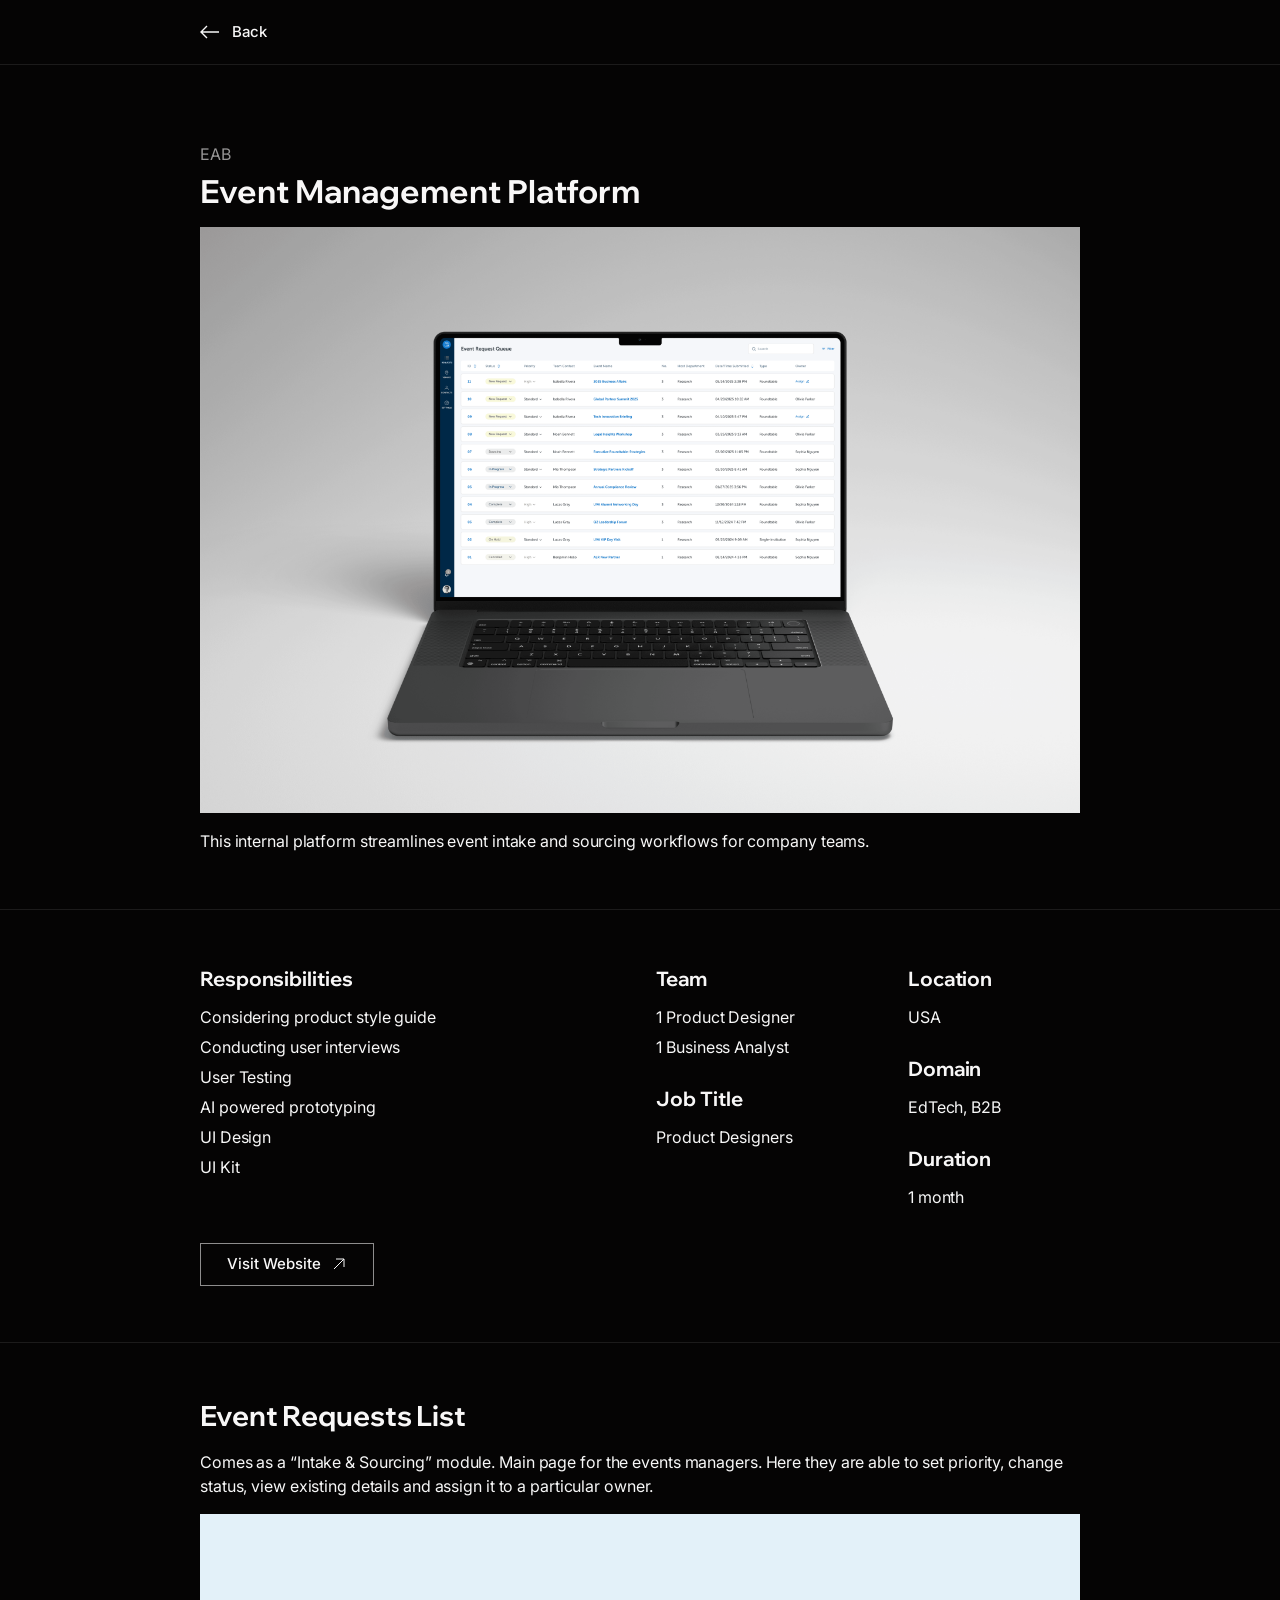
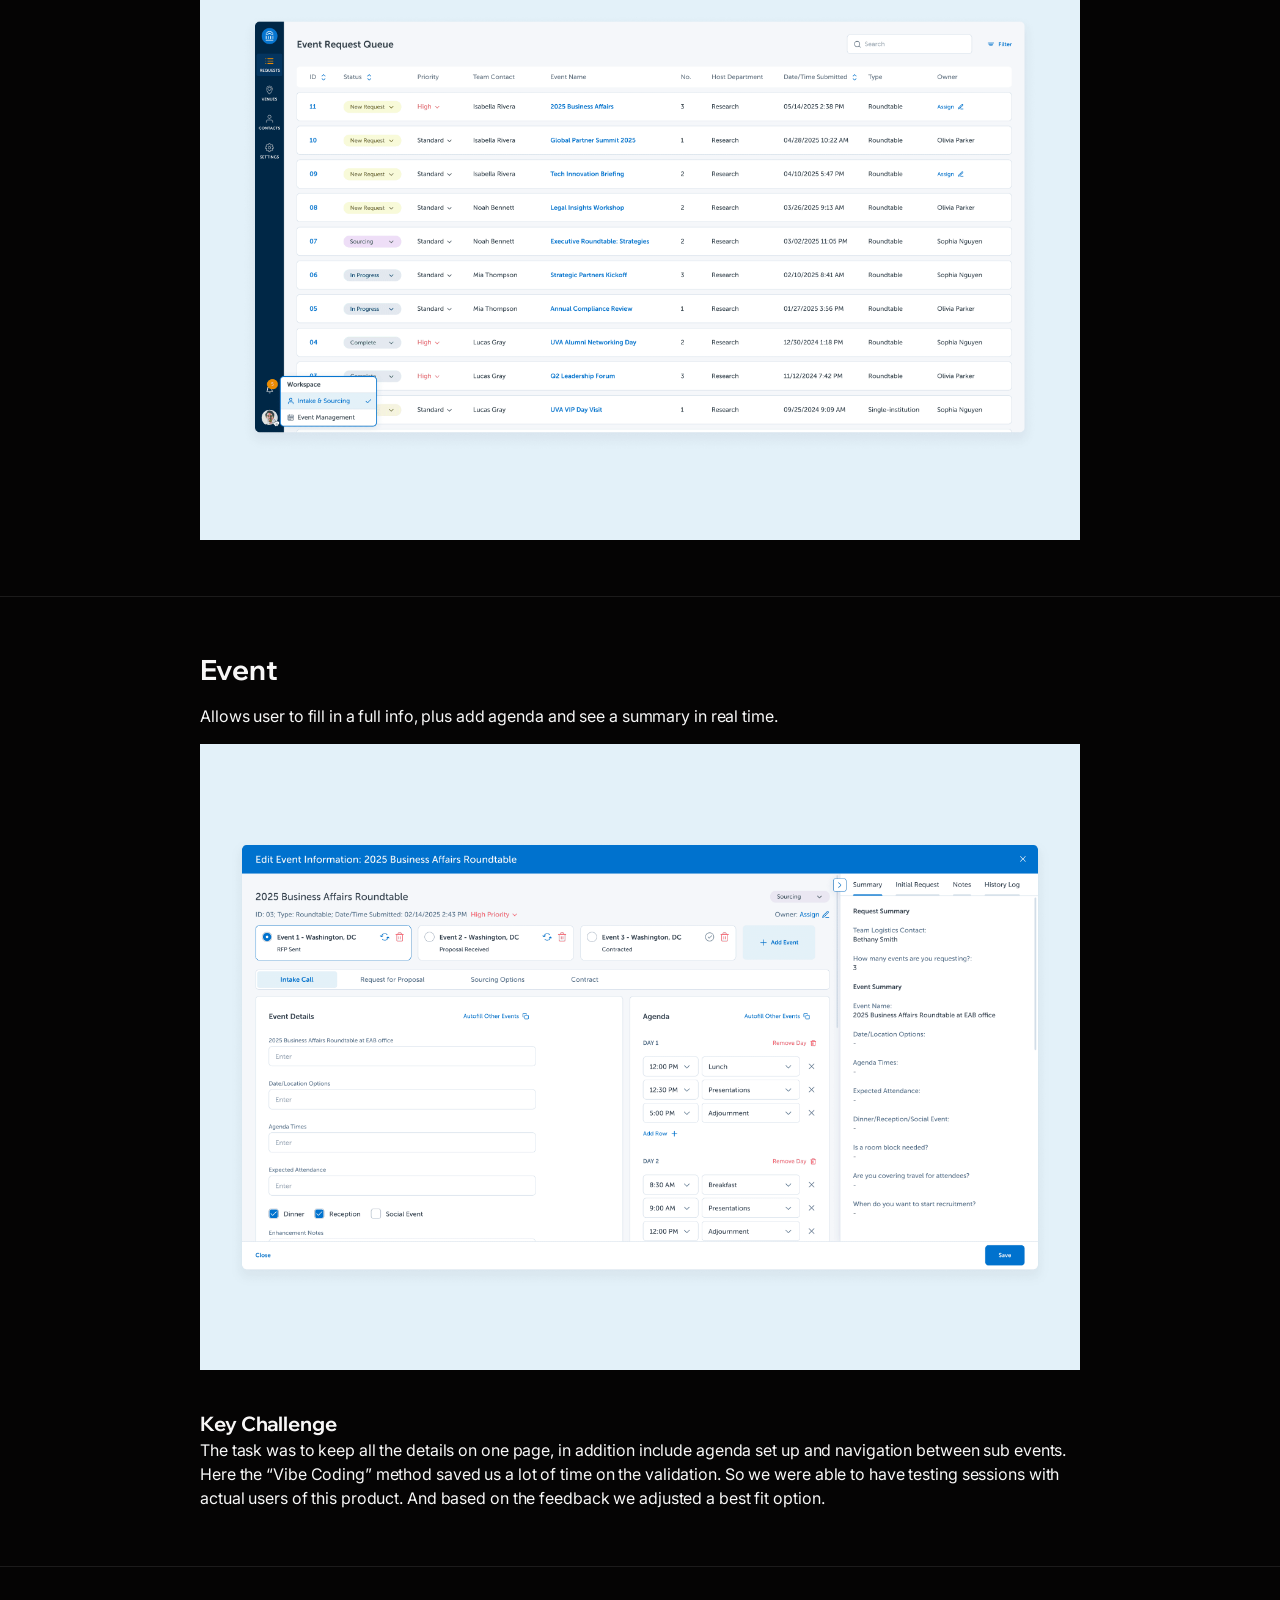
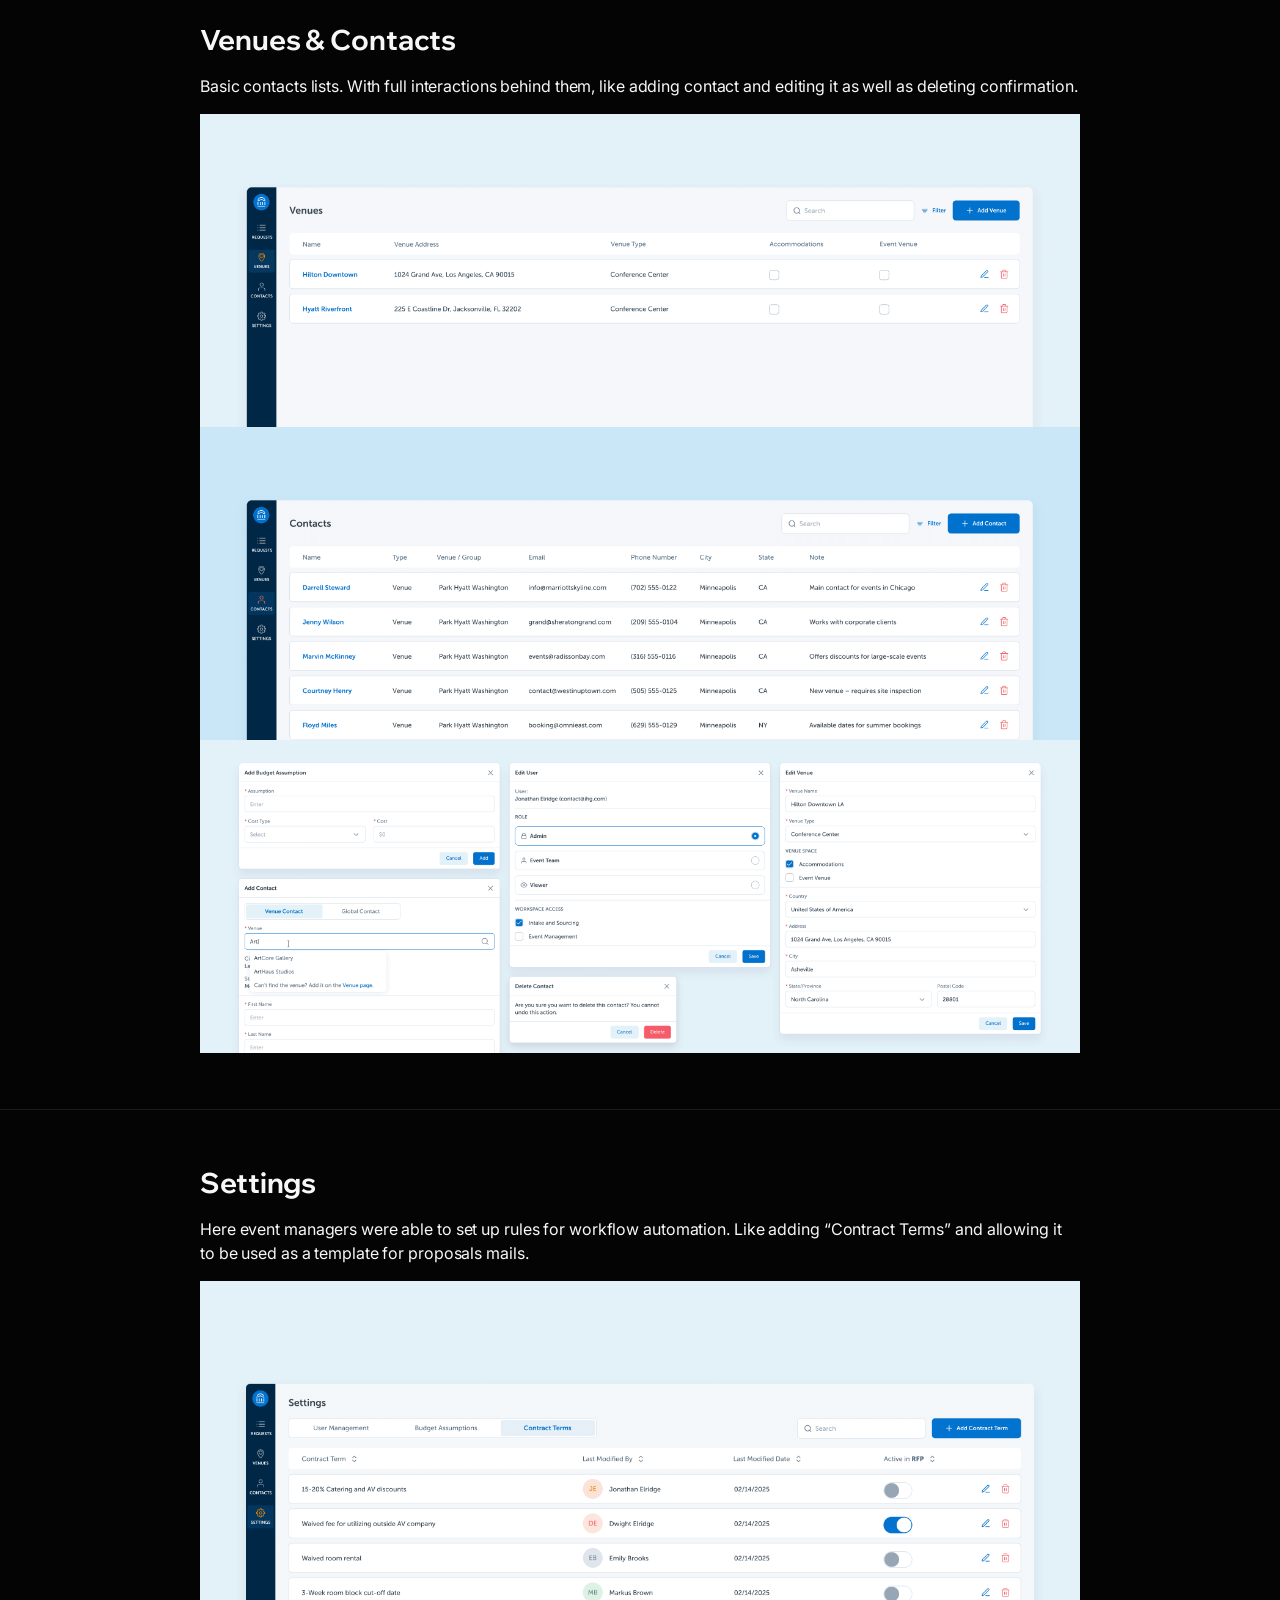
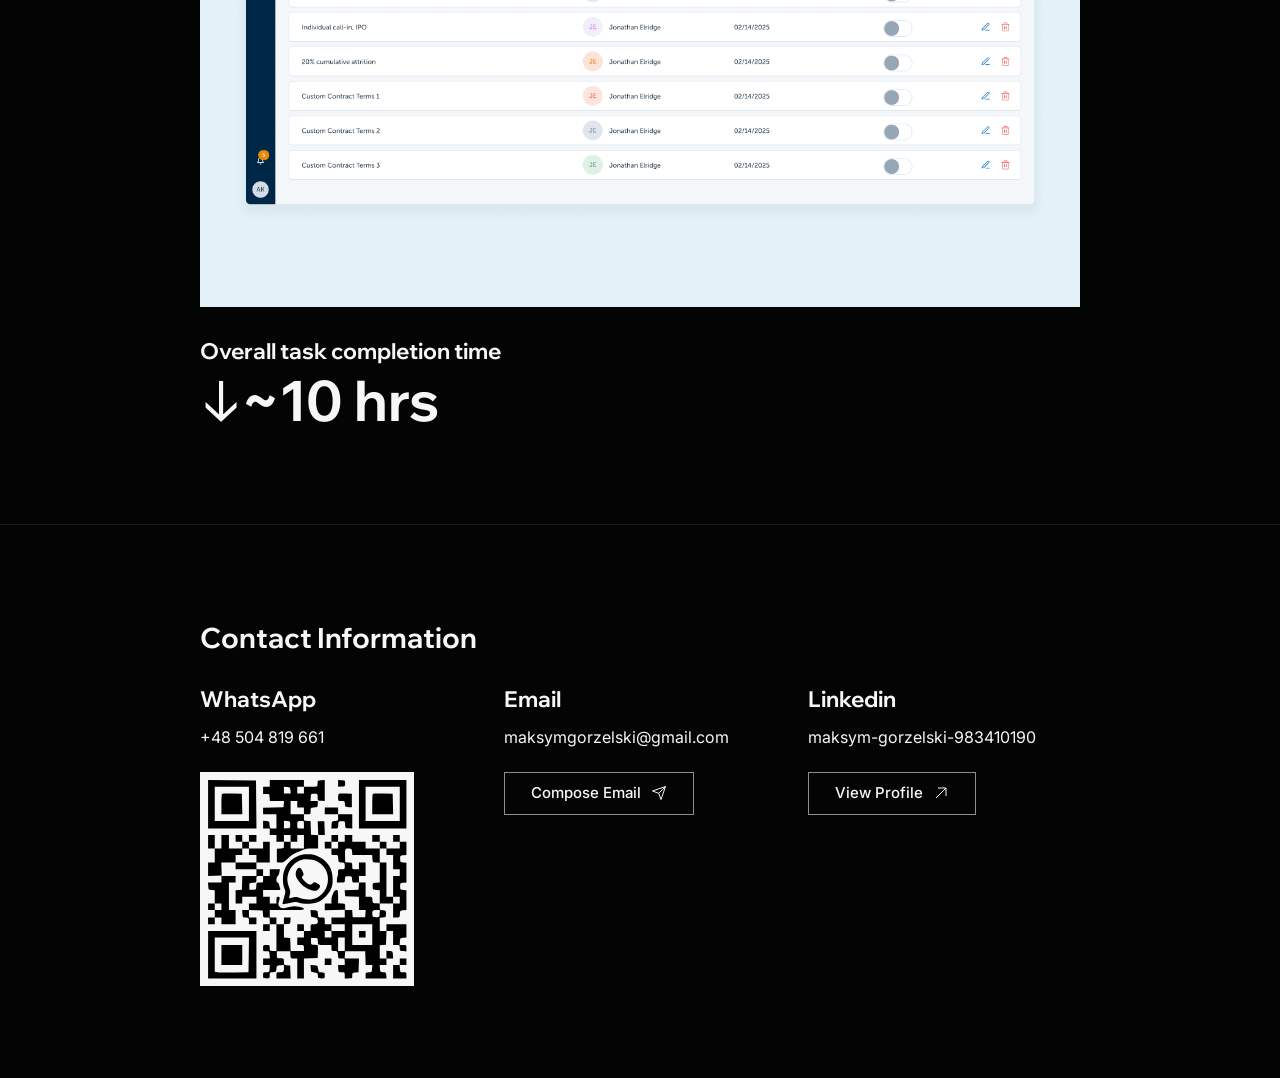
==== commit 9761d0ef: "link to ai workflow prototype fixed" ====
--- a/event-management.html
+++ b/event-management.html
@@ -135,8 +135,8 @@
         </div>
         <div class="contact__block reveal">
           <h3 class="contact__label">Email</h3>
-          <p class="contact__value">maksymgozhelsky@gmail.com</p>
-          <a href="mailto:maksymgozhelsky@gmail.com" class="btn btn--ghost">
+          <p class="contact__value">maksymgorzelski@gmail.com</p>
+          <a href="mailto:maksymgorzelski@gmail.com" class="btn btn--ghost">
             Compose Email
             <svg width="16" height="16" viewBox="0 0 16 16" fill="none" aria-hidden="true"><path d="M14.5 1.5L7.7 8.3M14.5 1.5L10 14.5l-2.3-6.2L1.5 6l13-4.5Z" stroke="currentColor" stroke-width="1" stroke-linejoin="round"/></svg>
           </a>
--- a/case.css
+++ b/case.css
@@ -248,6 +248,15 @@
   .casemeta { grid-template-columns: 1fr; gap: 30px; }
   .casehero { margin-top: 16px; }
   .casesection { margin-top: 56px; }
+  .new-two-column-section { grid-template-columns: 1fr; gap: 32px; }
+  .casestat-row { grid-template-columns: 1fr; gap: 32px; }
+  .casestat__label { font-size: 19px; }
+  .casestat__value { font-size: 44px; }
+}
+@media (max-width: 640px) {
+  .casestat-row { gap: 32px; }
+  .casestat__label { font-size: 17px; }
+  .casestat__value { font-size: 38px; }
 }
 @media (max-width: 640px) {
   .casehead__title { font-size: 26px; }
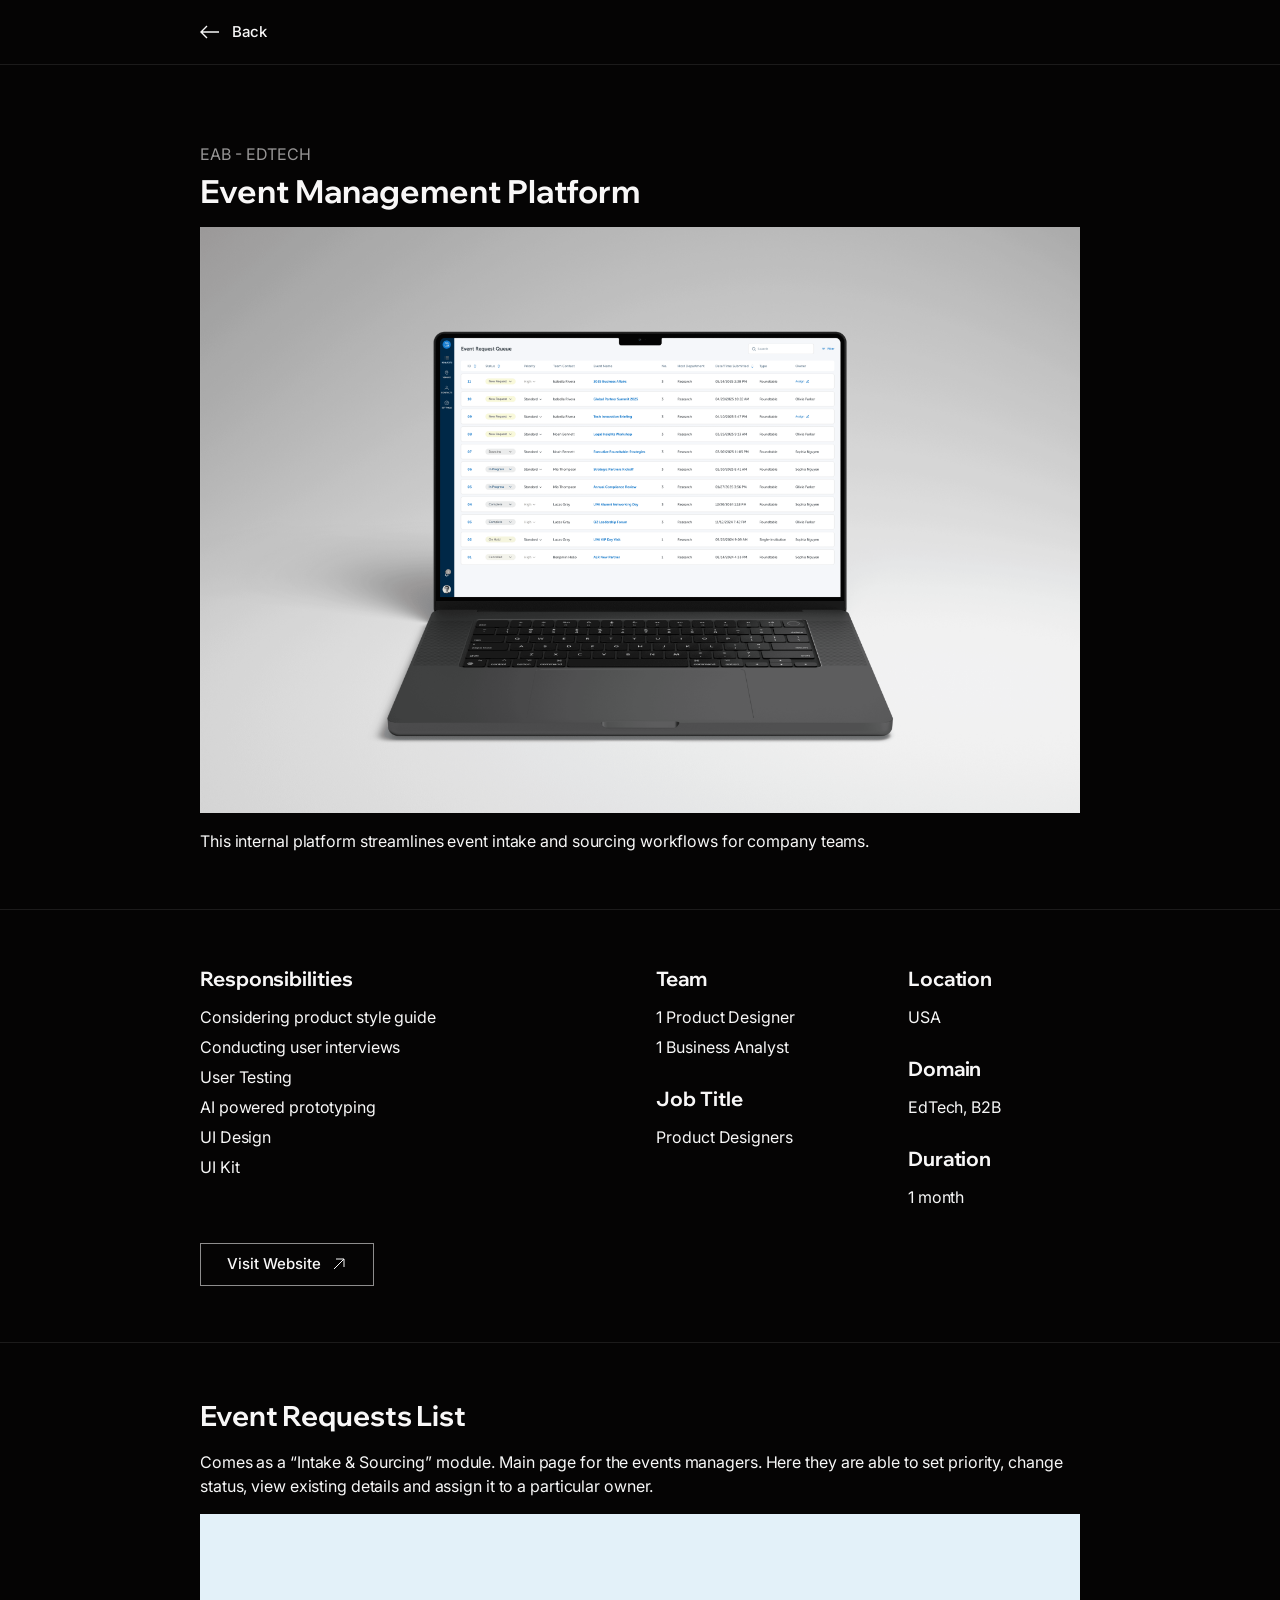
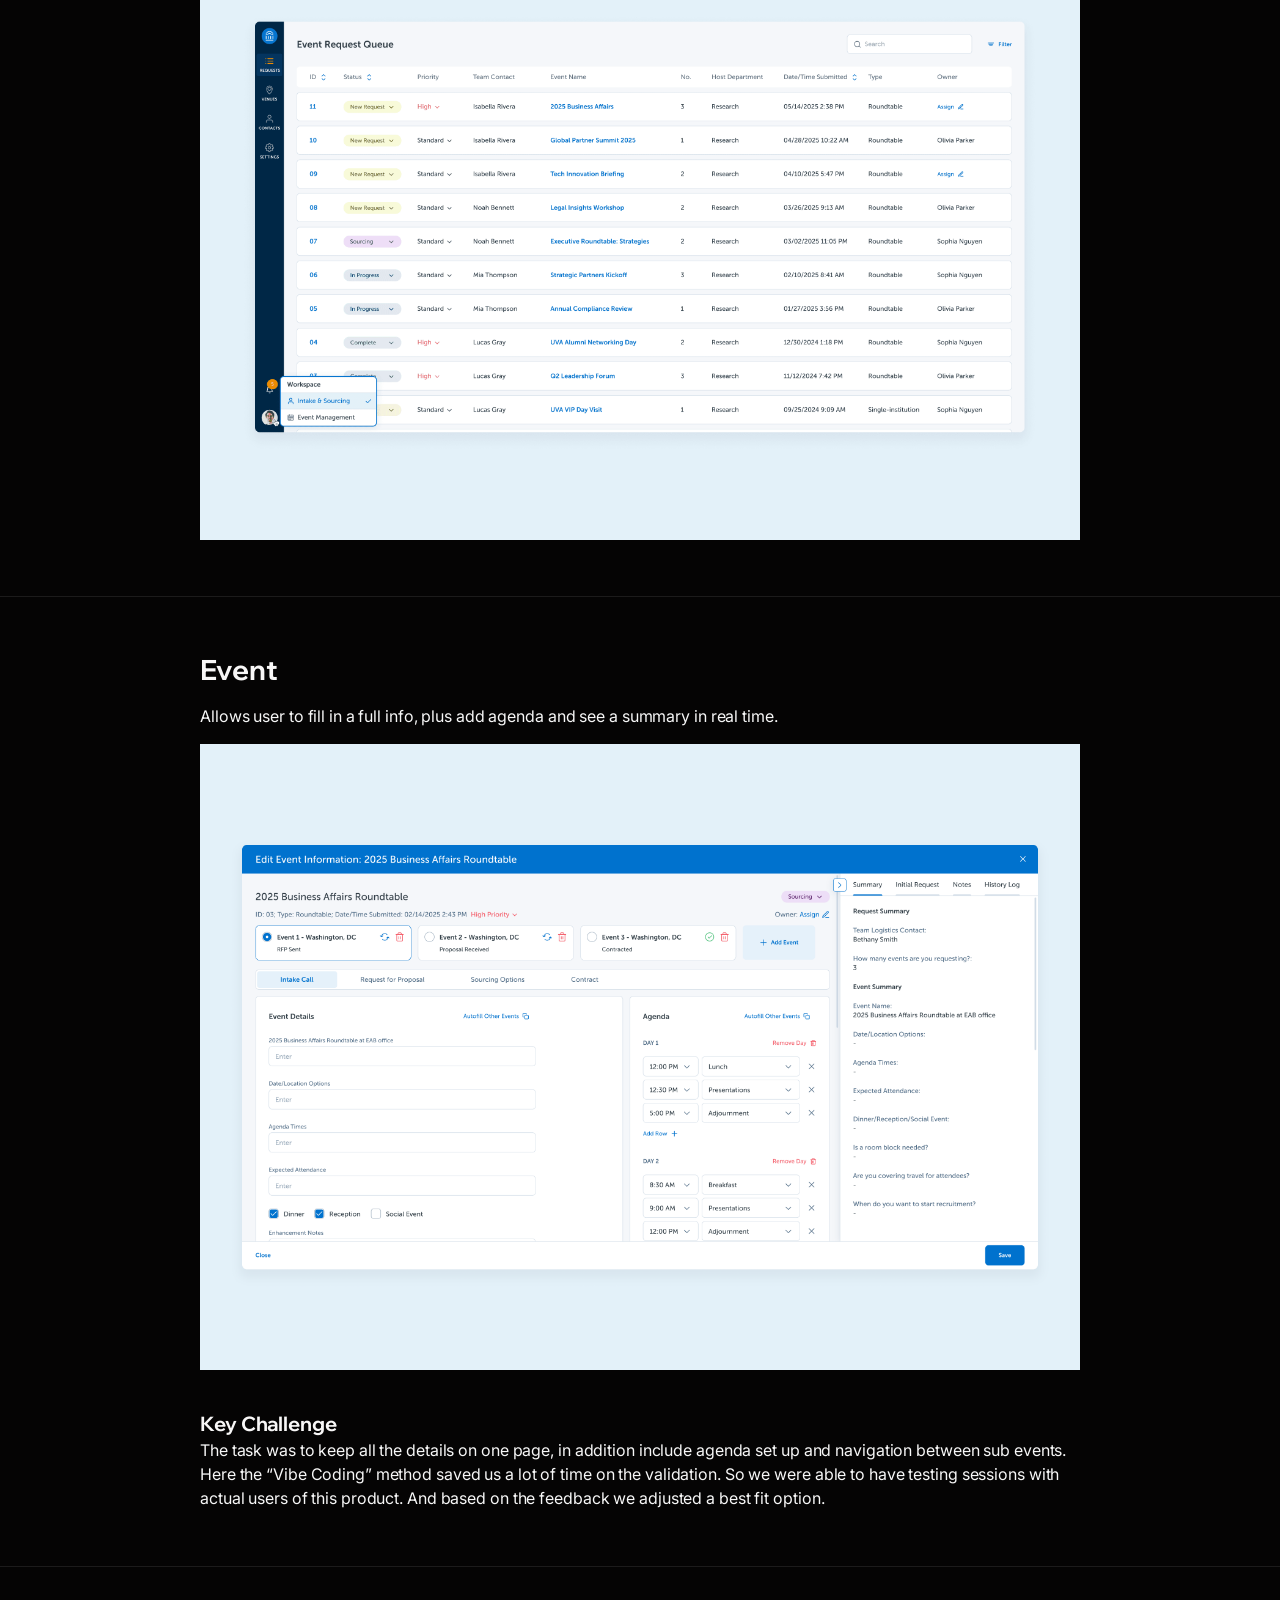
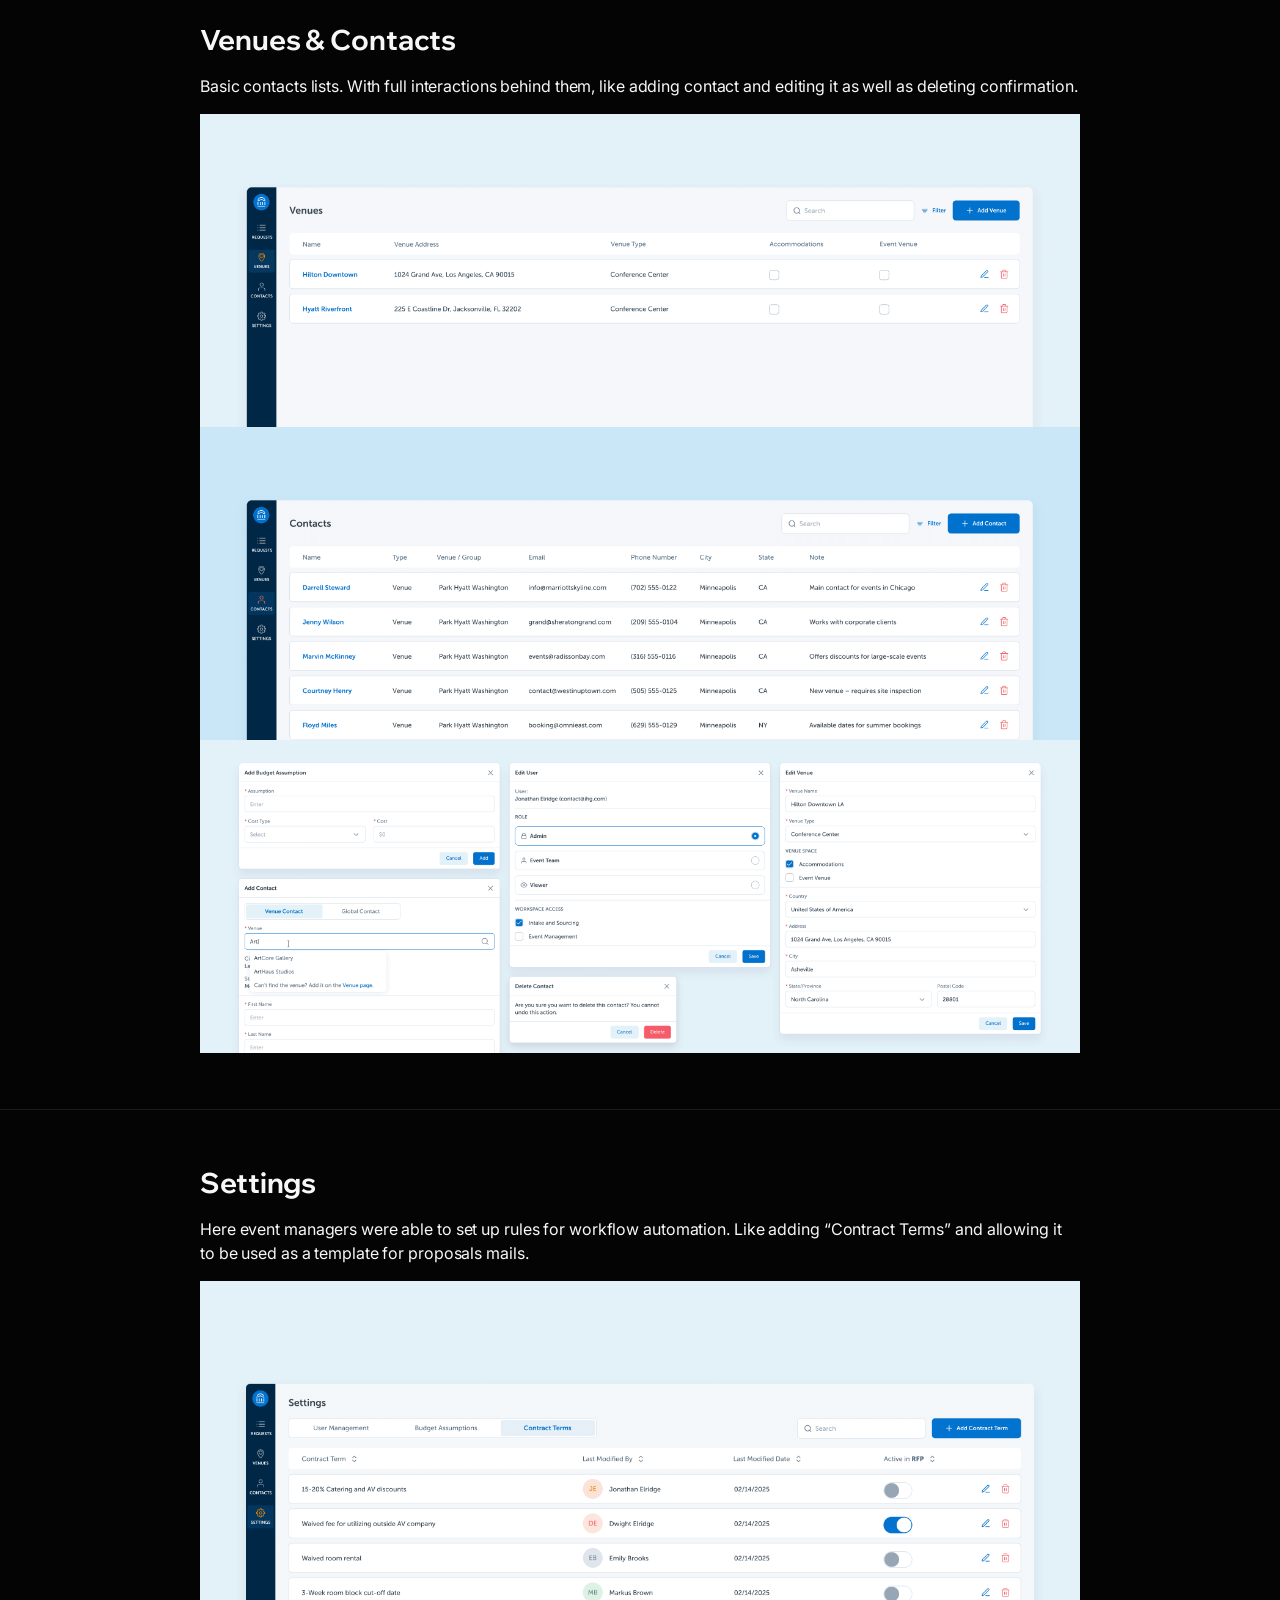
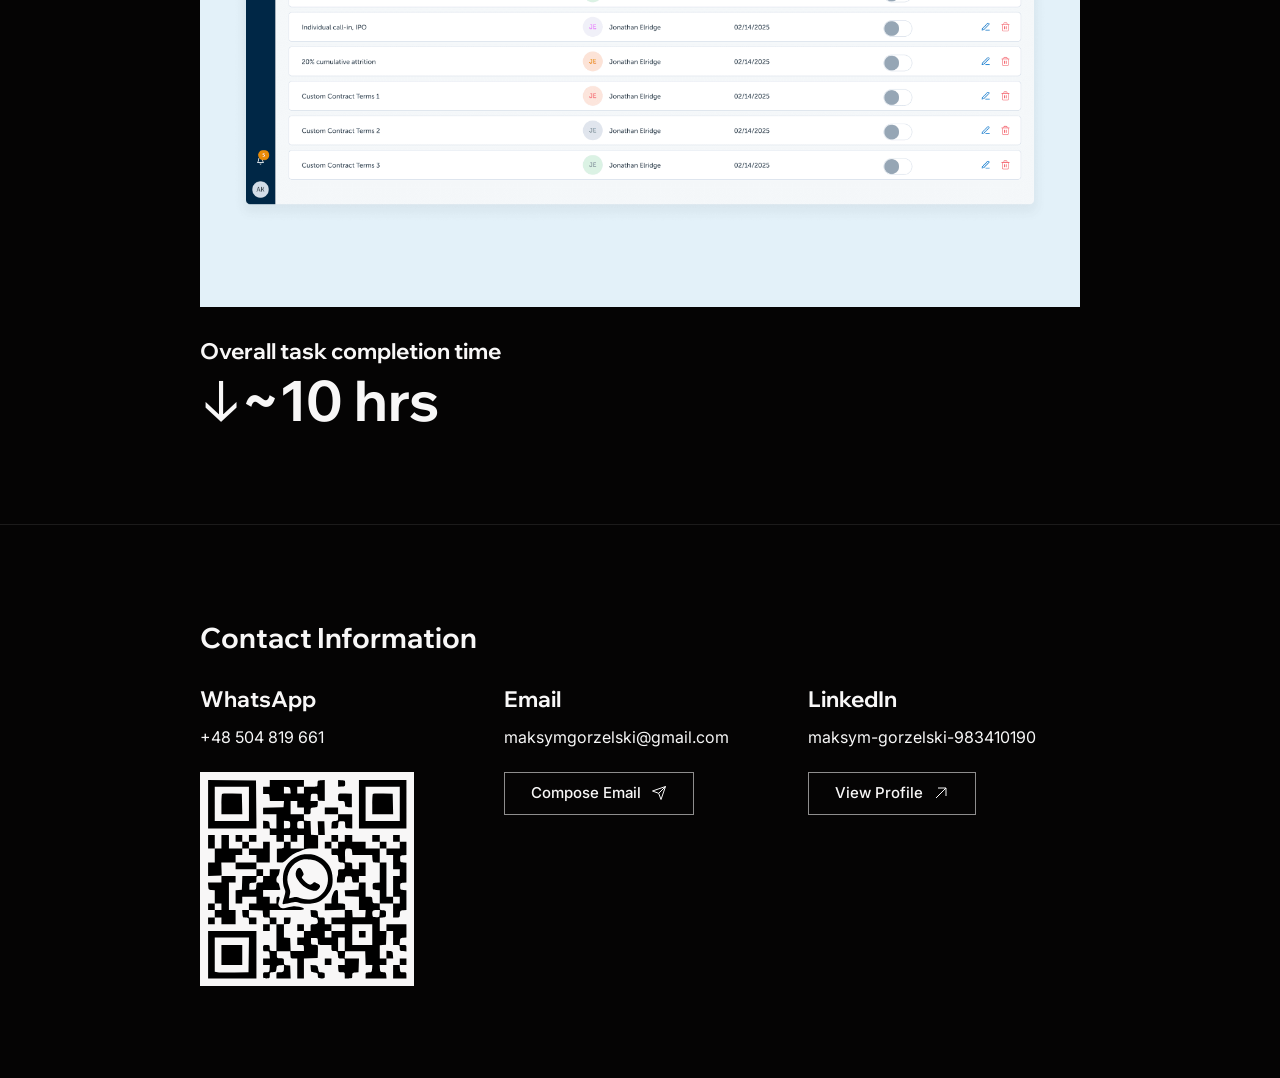
==== commit 67cfec78: "Massiv update + Instant Gavel case" ====
--- a/event-management.html
+++ b/event-management.html
@@ -26,7 +26,7 @@
   <main>
     <section class="casehead">
       <div class="container">
-        <p class="casehead__tag reveal">EAB</p>
+        <p class="casehead__tag reveal">EAB - EdTech</p>
         <h1 class="casehead__title reveal">Event Management Platform</h1>
       </div>
     </section>
@@ -142,7 +142,7 @@
           </a>
         </div>
         <div class="contact__block reveal">
-          <h3 class="contact__label">Linkedin</h3>
+          <h3 class="contact__label">LinkedIn</h3>
           <p class="contact__value">maksym-gorzelski-983410190</p>
           <a href="https://www.linkedin.com/in/maksym-gorzelski-983410190/" class="btn btn--ghost" target="_blank" rel="noopener">
             View Profile
--- a/styles.css
+++ b/styles.css
@@ -198,11 +198,6 @@
   left: 50%;
   transform: translateX(-50%);
   color: var(--fg);
-  animation: bob 2.4s ease-in-out infinite;
-}
-@keyframes bob {
-  0%, 100% { transform: translate(-50%, 0); }
-  50% { transform: translate(-50%, 9px); }
 }
 
 /* ---------- Sections ---------- */
@@ -245,7 +240,23 @@
 .shape {
   position: absolute;
   height: auto;
-  pointer-events: none;
+  pointer-events: auto;
+  color: rgba(255, 255, 255, 0.18);
+  transform-origin: center center;
+  transition: transform 0.3s var(--spring), color 0.3s var(--ease);
+  will-change: transform;
+}
+.shape:hover {
+  color: rgba(255, 255, 255, 0.32);
+}
+.shape--circle:hover {
+  transform: translate(-4px, -6px) rotate(-4deg) scale(1.12);
+}
+.shape--cube:hover {
+  transform: translate(5px, -4px) rotate(6deg) scale(1.06);
+}
+.shape--tetra:hover {
+  transform: translate(-3px, -8px) rotate(3deg) scale(1.2);
 }
 .shape--circle { top: 20%; right: 6.5%; width: 80px; }
 .shape--cube   { top: 40%; left: 3.5%; width: 88px; }
@@ -423,7 +434,6 @@
 .no-js .reveal, .no-js .reveal-scale, .no-js .load-rise { opacity: 1; transform: none; }
 @media (prefers-reduced-motion: reduce) {
   .reveal, .reveal-scale, .load-rise { opacity: 1; transform: none; transition: none; }
-  .hero__scroll { animation: none; }
   .btn:hover, .nav__link:hover, .textlink.is-visible:hover,
   .case.is-visible:hover, .step__icon:hover, .contact__qrwrap:hover,
   .hero__title-word:hover { transform: none; }
@@ -435,11 +445,21 @@
 @media (max-width: 860px) {
   .cases__grid { grid-template-columns: 1fr; gap: 56px; }
   .contact__grid { grid-template-columns: 1fr; gap: 44px; }
-  .about__inner { min-height: 440px; }
+  .about__inner { min-height: 520px; }
   .approach, .cases { padding: 84px 0 96px; }
-  .shape--tetra { display: none; }
-  .shape--cube { width: 64px; top: auto; bottom: -12%; }
-  .shape--circle { width: 58px; top: -18%; }
+  .shape--cube { width: 76px; top: 6%; left: 6%; }
+  .shape--circle { width: 68px; top: 6%; right: 6%; }
+  .shape--tetra {
+    display: block;
+    width: 92px;
+    top: auto;
+    left: 50%;
+    bottom: 6%;
+    transform: translateX(-50%);
+  }
+  .shape--tetra:hover {
+    transform: translateX(-50%) translateY(-6px) rotate(3deg) scale(1.15);
+  }
   .section-title { margin-bottom: 56px; }
 }
 @media (max-width: 640px) {
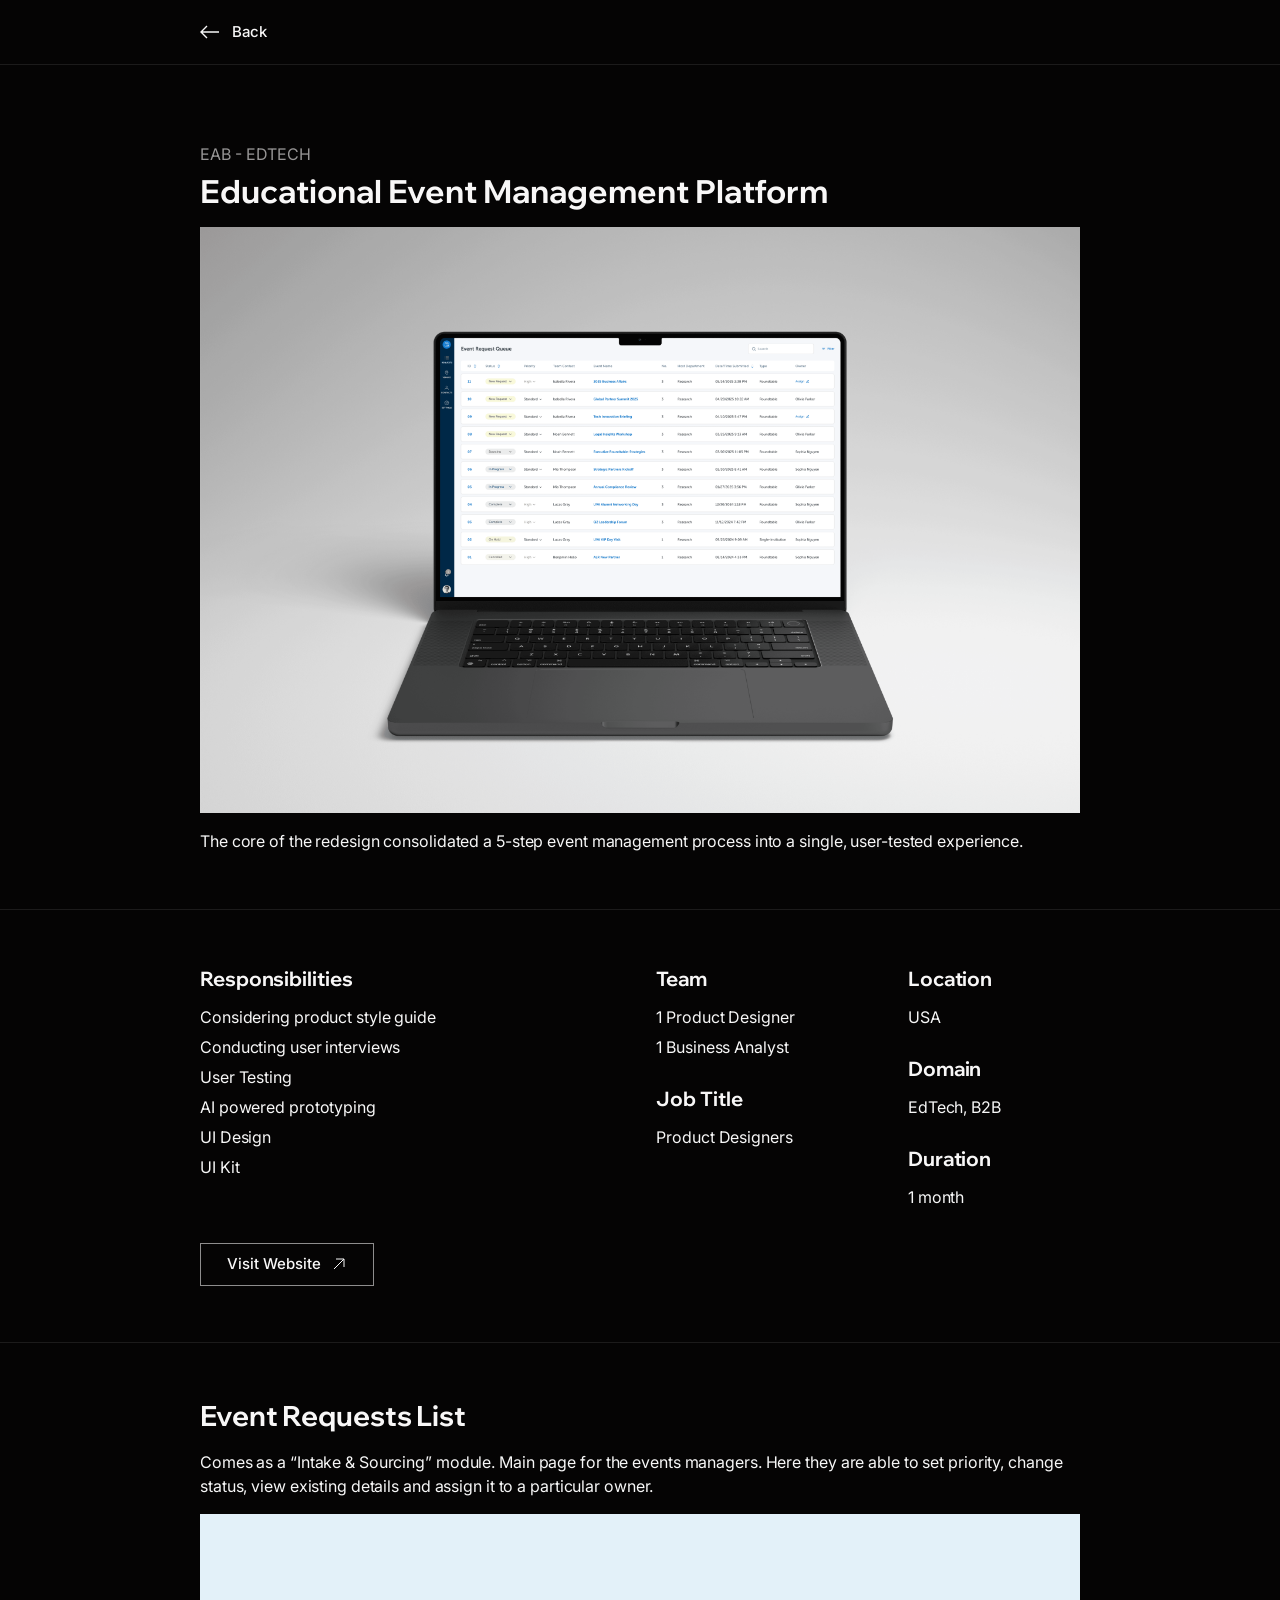
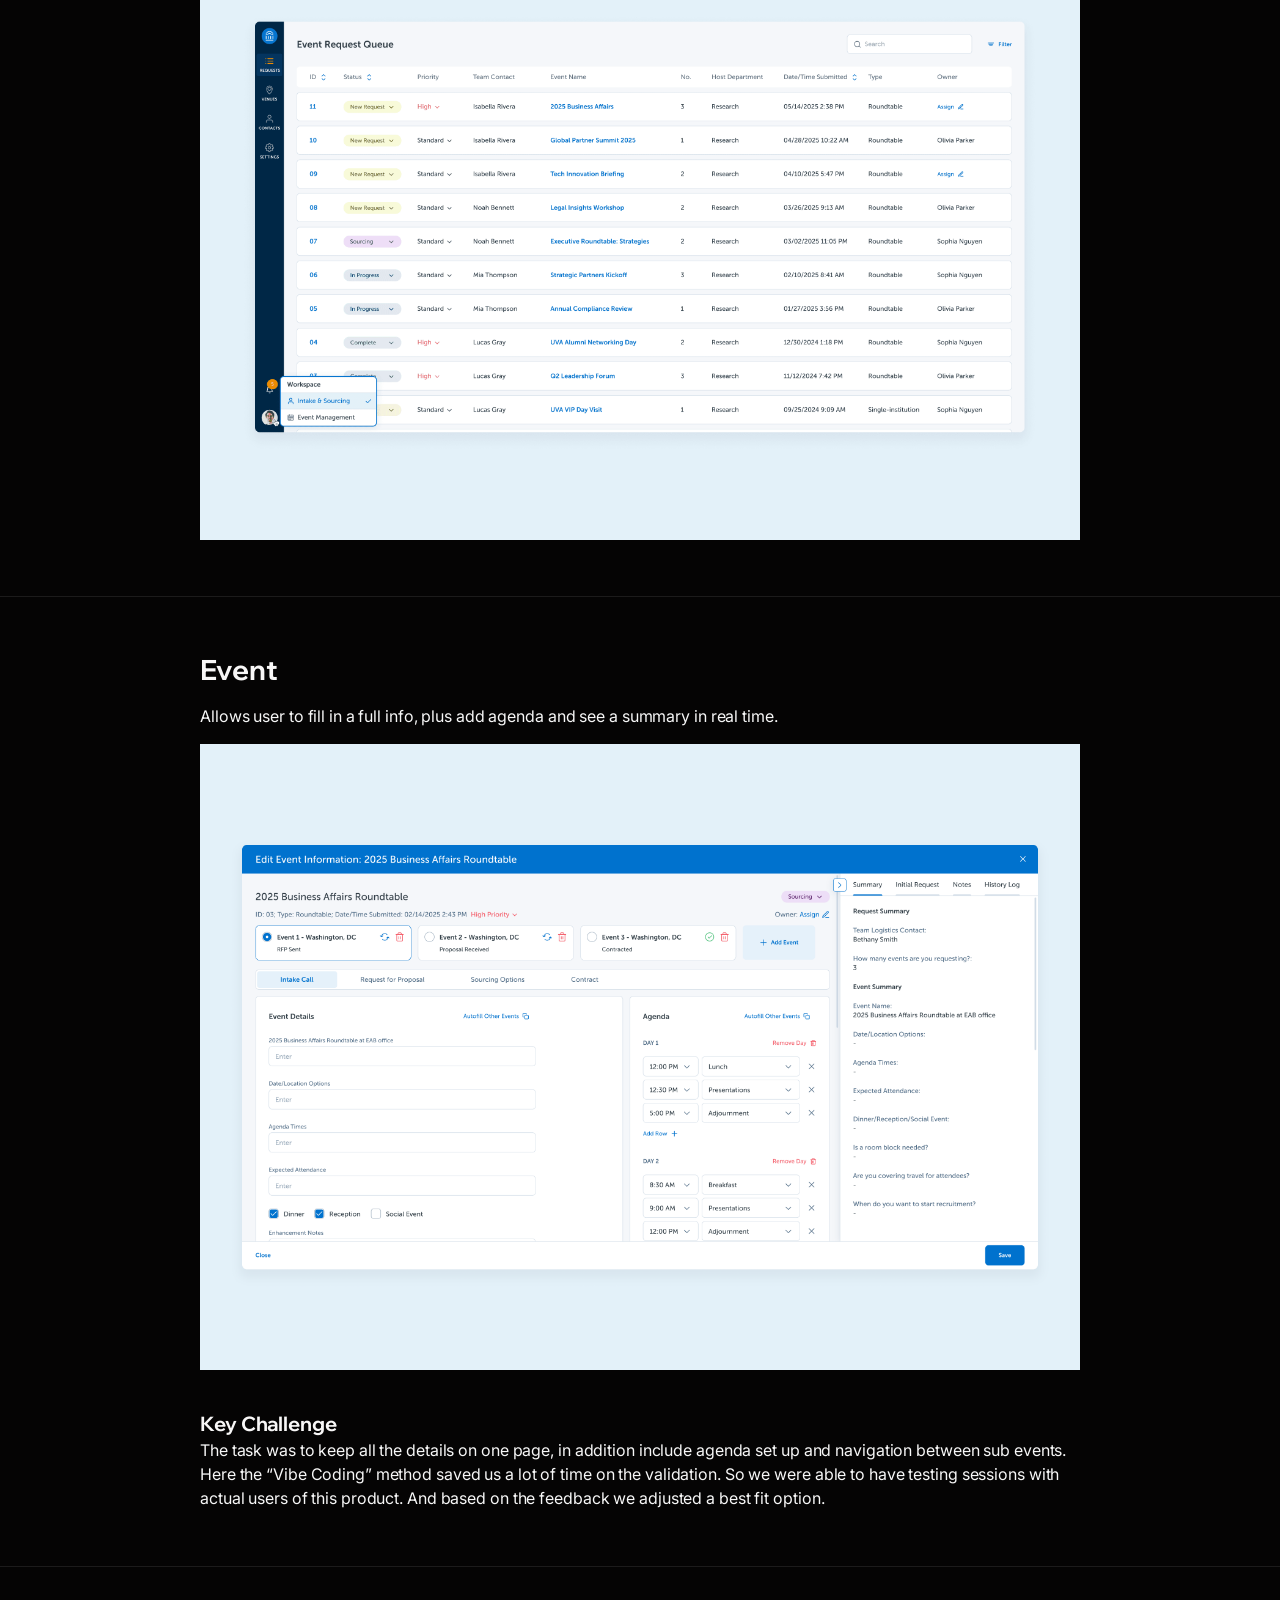
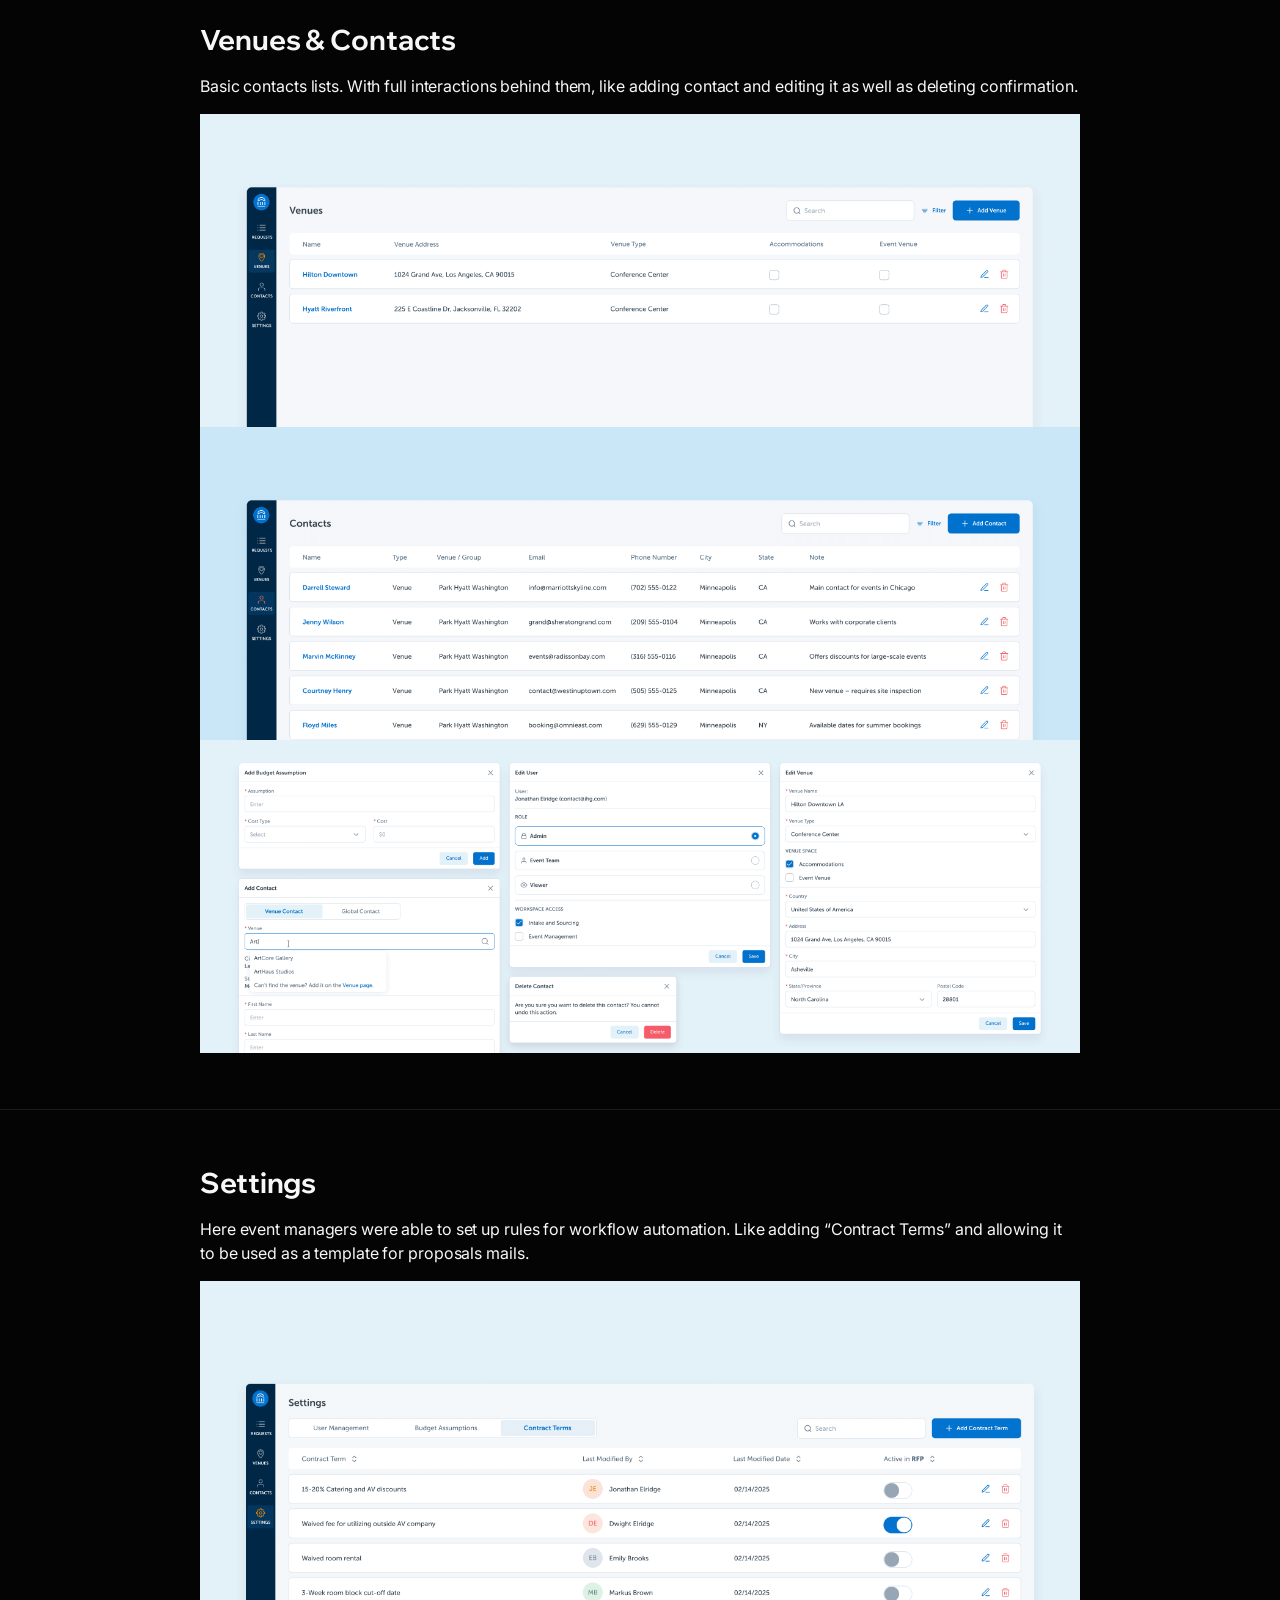
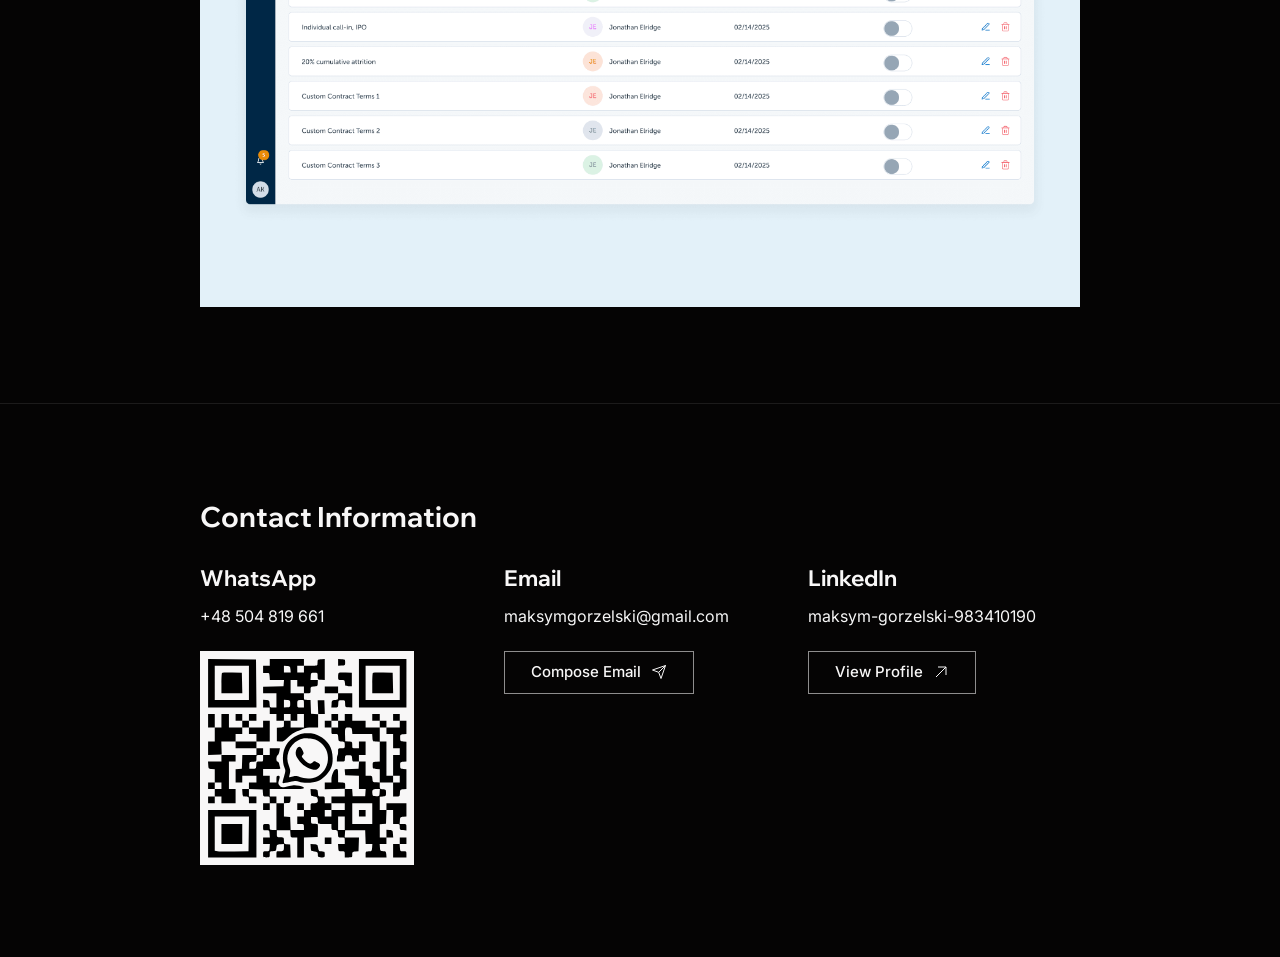
==== commit a95fbb77: "copy update minor" ====
--- a/event-management.html
+++ b/event-management.html
@@ -3,7 +3,7 @@
 <head>
   <meta charset="UTF-8" />
   <meta name="viewport" content="width=device-width, initial-scale=1.0" />
-  <title>Event Management Platform — Maksym Gorzelski</title>
+  <title>Educational Event Management Platform — Maksym Gorzelski</title>
   <meta name="description" content="Case study: EAB internal platform for event intake and sourcing workflows." />
   <link rel="icon" href="assets/favicon-light.svg" media="(prefers-color-scheme: light)" />
   <link rel="icon" href="assets/favicon-dark.svg" media="(prefers-color-scheme: dark)" />
@@ -27,7 +27,7 @@
     <section class="casehead">
       <div class="container">
         <p class="casehead__tag reveal">EAB - EdTech</p>
-        <h1 class="casehead__title reveal">Event Management Platform</h1>
+        <h1 class="casehead__title reveal">Educational Event Management Platform</h1>
       </div>
     </section>
 
@@ -36,7 +36,7 @@
     </div>
 
     <section class="container">
-      <p class="caseintro reveal">This internal platform streamlines event intake and sourcing workflows for company teams.</p>
+      <p class="caseintro reveal">The core of the redesign consolidated a 5-step event management process into a single, user-tested experience.</p>
 
       <div class="casemeta reveal">
         <div class="casemeta__col">
@@ -115,10 +115,6 @@
       <h2 class="casesection__title">Settings</h2>
       <p class="casesection__text">Here event managers were able to set up rules for workflow automation. Like adding &ldquo;Contract Terms&rdquo; and allowing it to be used as a template for proposals mails.</p>
       <figure class="casefig"><img src="assets/cases/event-settings.png" alt="Settings and automation rules" loading="lazy" /></figure>
-      <div class="casestat">
-        <span class="casestat__label">Overall task completion time</span>
-        <span class="casestat__value">&darr;~10 hrs</span>
-      </div>
     </section>
   </main>
 
--- a/styles.css
+++ b/styles.css
@@ -85,7 +85,11 @@
   transition: transform 0.3s var(--spring), color 0.3s var(--ease);
   will-change: transform;
 }
-.nav__link:hover { transform: rotate(2deg); color: var(--muted-2); }
+.nav__link:hover { 
+    /* Combine both movements here */
+    transform: translateY(-3px) rotate(5deg); 
+    color: var(--muted-2); 
+}
 
 /* ---------- Buttons (hover = 2° tilt, like the original) ---------- */
 .btn {
@@ -99,7 +103,7 @@
   transition: transform 0.3s var(--spring);
   will-change: transform;
 }
-.btn:hover { transform: rotate(2deg); }
+.btn:hover { transform: translateY(-2px) rotate(3deg); }
 .btn { border-radius: 0; }
 .btn--solid {
   background: var(--fg);
@@ -117,6 +121,7 @@
   transition: transform 0.3s var(--spring), border-color 0.3s var(--ease), color 0.3s var(--ease);
 }
 .btn--ghost:hover {
+  transform: translateY(-3px) rotate(2deg);
   border-color: var(--muted);
   color: var(--muted-2);
 }
@@ -250,13 +255,13 @@
   color: rgba(255, 255, 255, 0.32);
 }
 .shape--circle:hover {
-  transform: translate(-4px, -6px) rotate(-4deg) scale(1.12);
+  transform: translate(0px,-16px);
 }
 .shape--cube:hover {
-  transform: translate(5px, -4px) rotate(6deg) scale(1.06);
+  transform: translate(0px,-16px);
 }
 .shape--tetra:hover {
-  transform: translate(-3px, -8px) rotate(3deg) scale(1.2);
+  transform: translate(0px,-16px);
 }
 .shape--circle { top: 20%; right: 6.5%; width: 80px; }
 .shape--cube   { top: 40%; left: 3.5%; width: 88px; }
@@ -378,7 +383,7 @@
 }
 
 .contact__qrwrap:hover {
-  transform: rotate(2deg);
+  transform: translateY(-5px) rotate(3deg);
   filter: brightness(0.82);
 }
 
@@ -422,13 +427,13 @@
    out-orders .reveal-scale.is-visible, so hover doesn't inherit the slower
    entrance spring. Rotates around its own center. */
 .case.is-visible { transition: transform 0.32s var(--spring); }
-.case.is-visible:hover { transform: rotate(1.3deg); }
+.case.is-visible:hover { transform: translateY(-3px) rotate(2deg); }
 .case.is-visible:hover .case__title { color: var(--muted-2); }
 
 /* PDF text link tilts 2° on hover (measured). Scoped to .is-visible so it
    out-specifies .reveal.is-visible, which would otherwise pin it to none. */
 .textlink.is-visible { transition: transform 0.3s var(--spring), color 0.3s var(--ease); }
-.textlink.is-visible:hover { transform: rotate(2deg); color: var(--muted-2); }
+.textlink.is-visible:hover { transform: translateY(-4px) rotate(3deg); color: var(--muted-2); }
 
 /* Failsafes */
 .no-js .reveal, .no-js .reveal-scale, .no-js .load-rise { opacity: 1; transform: none; }
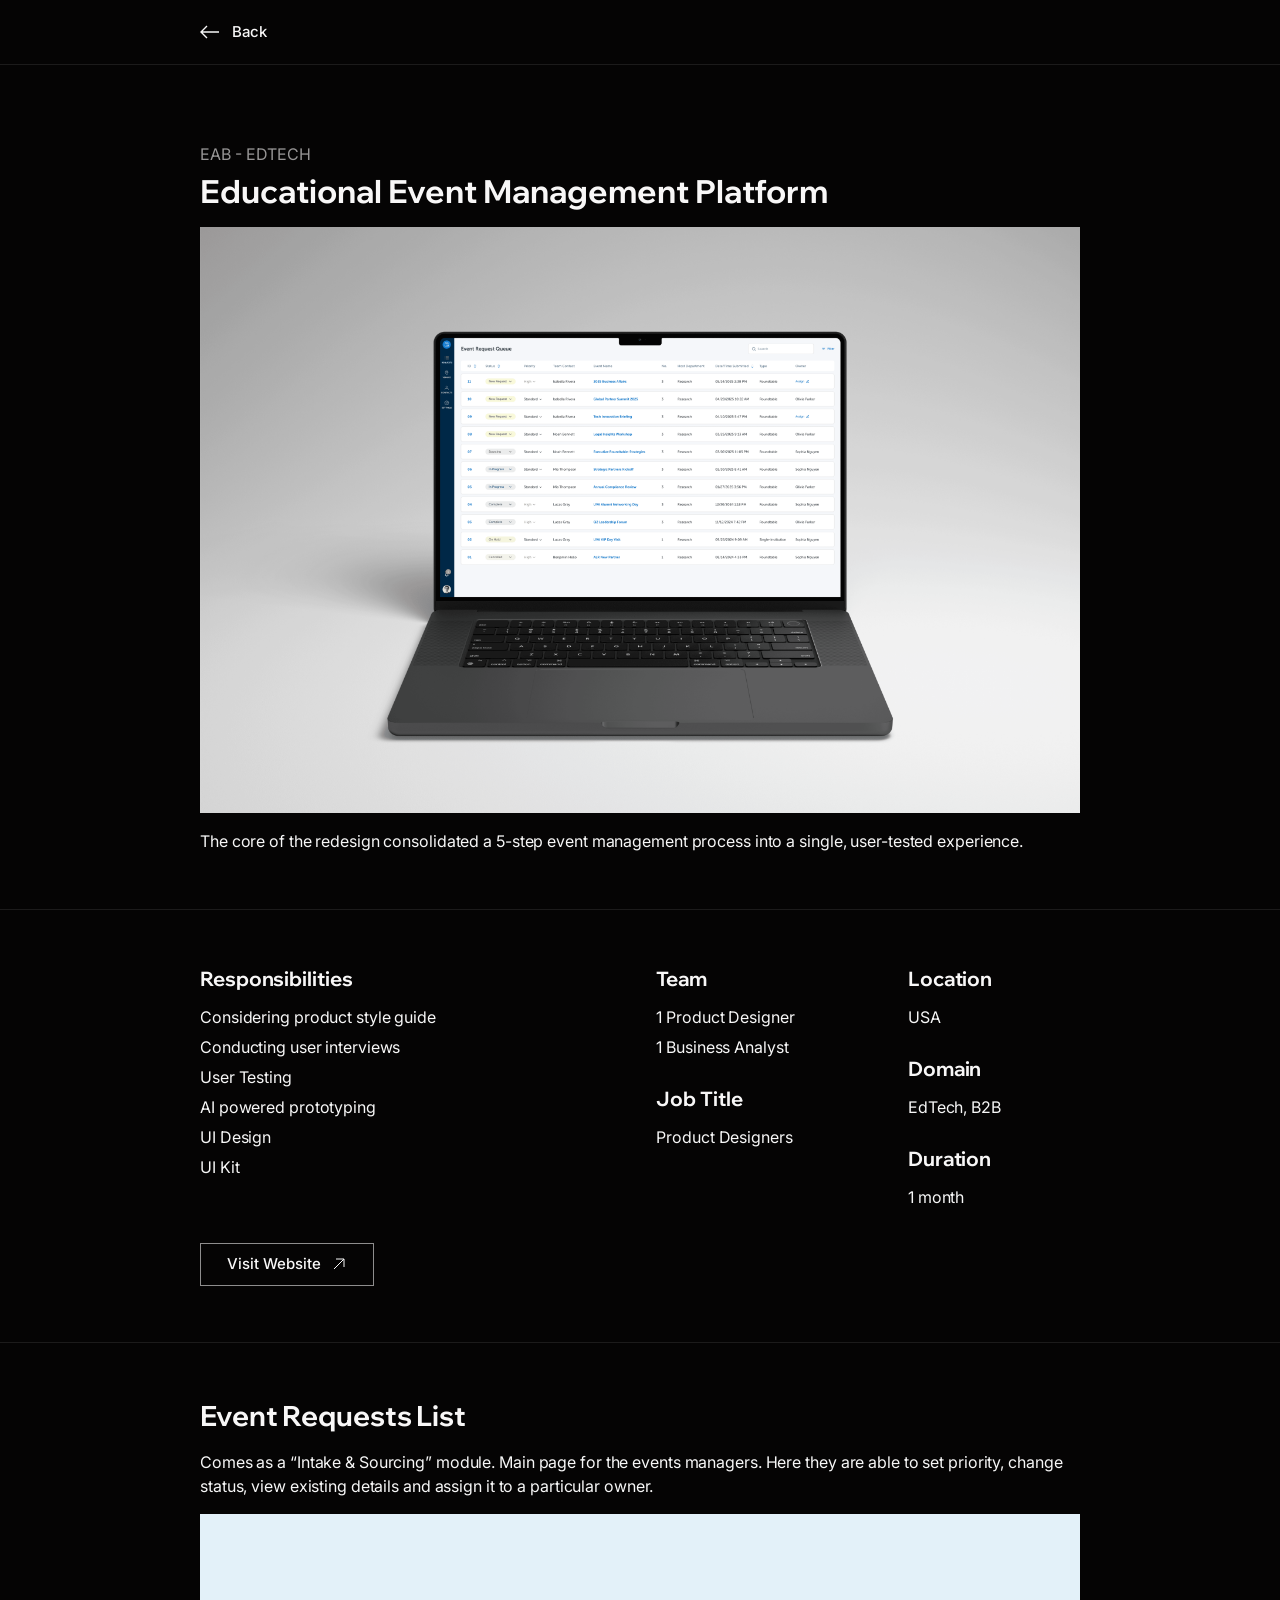
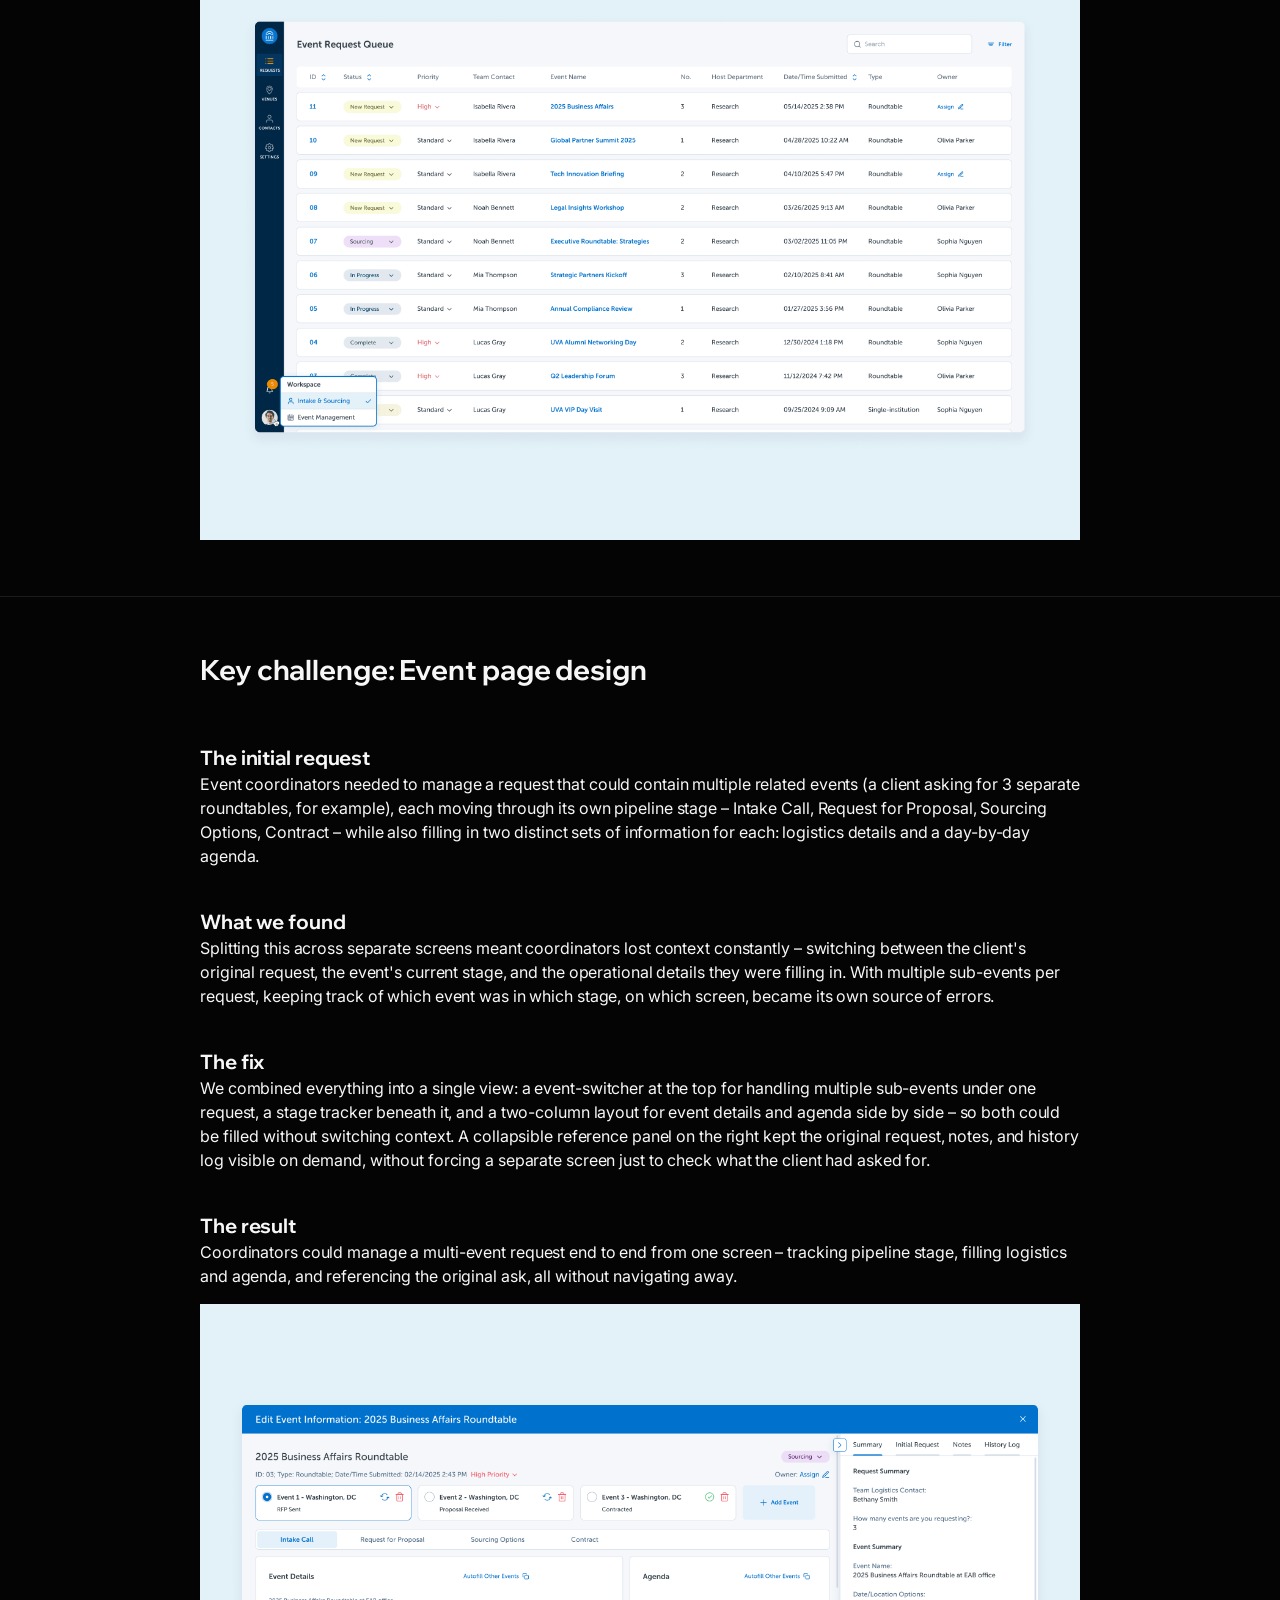
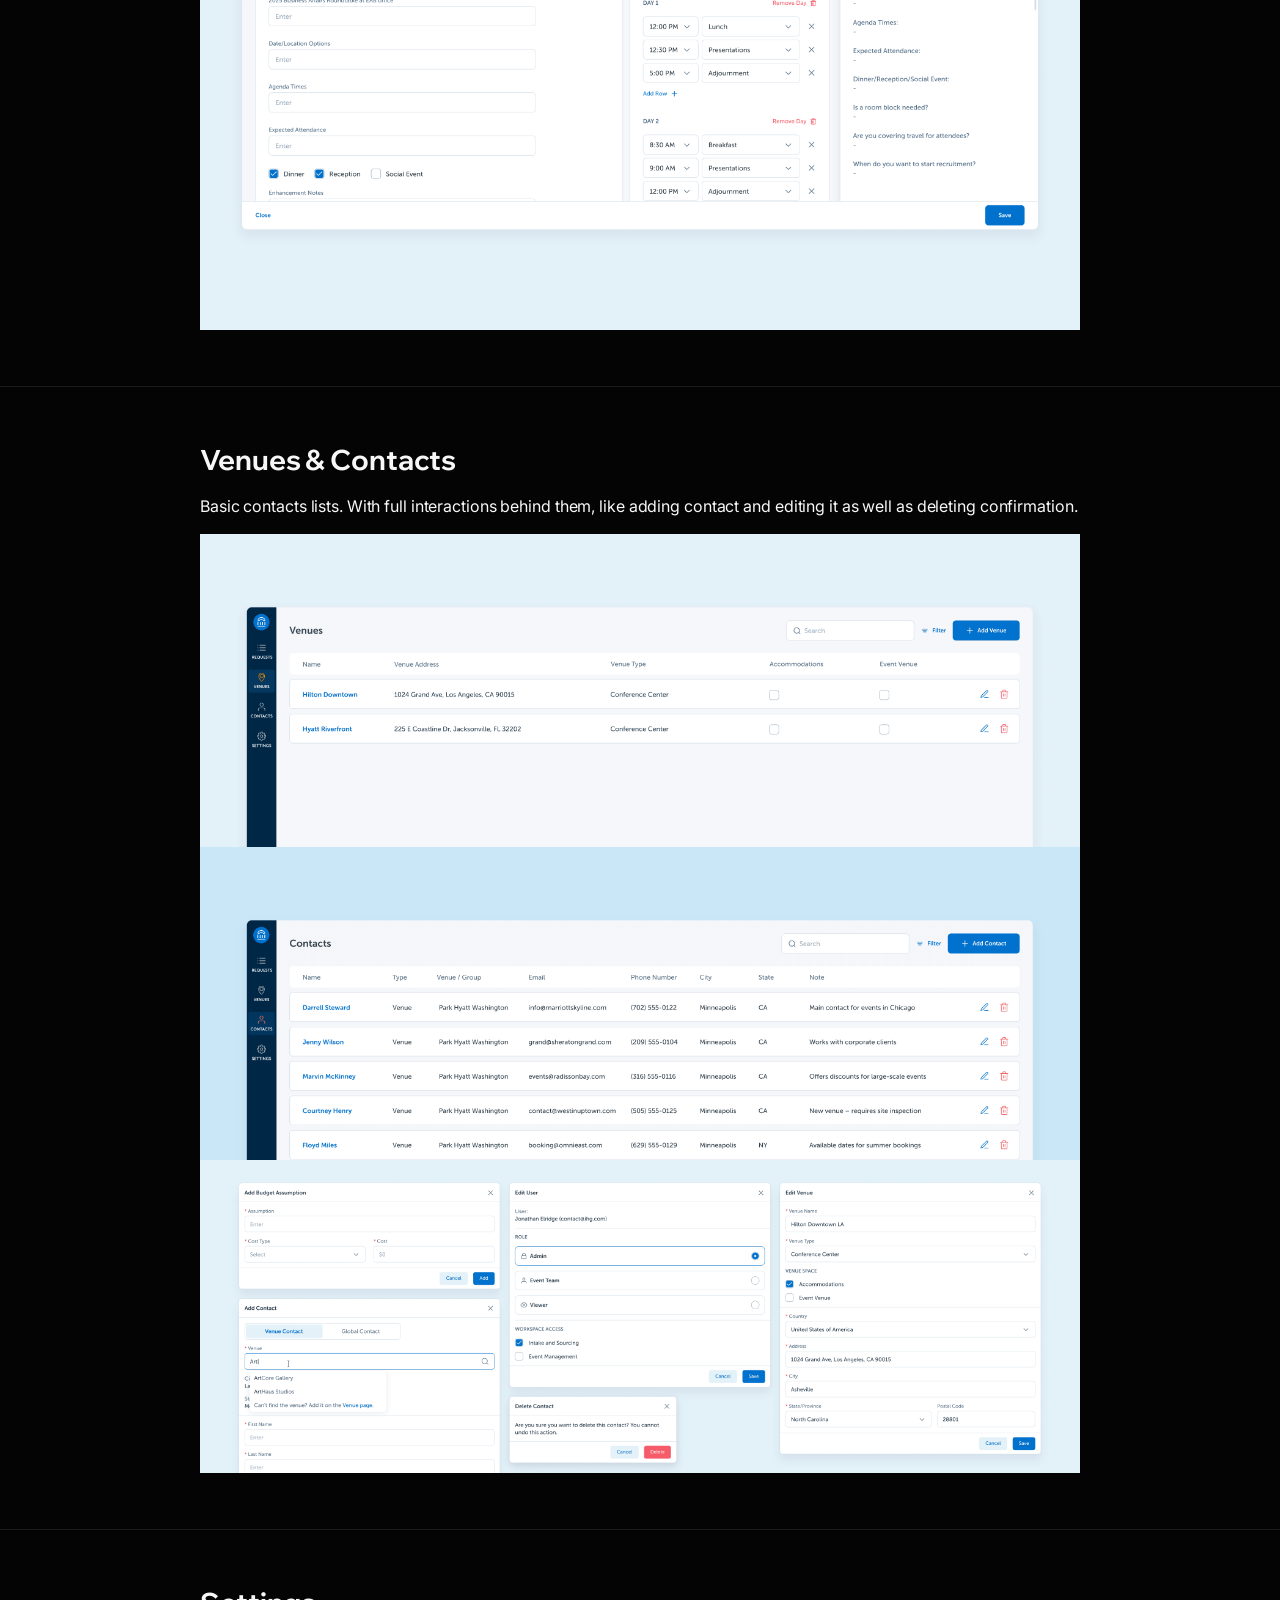
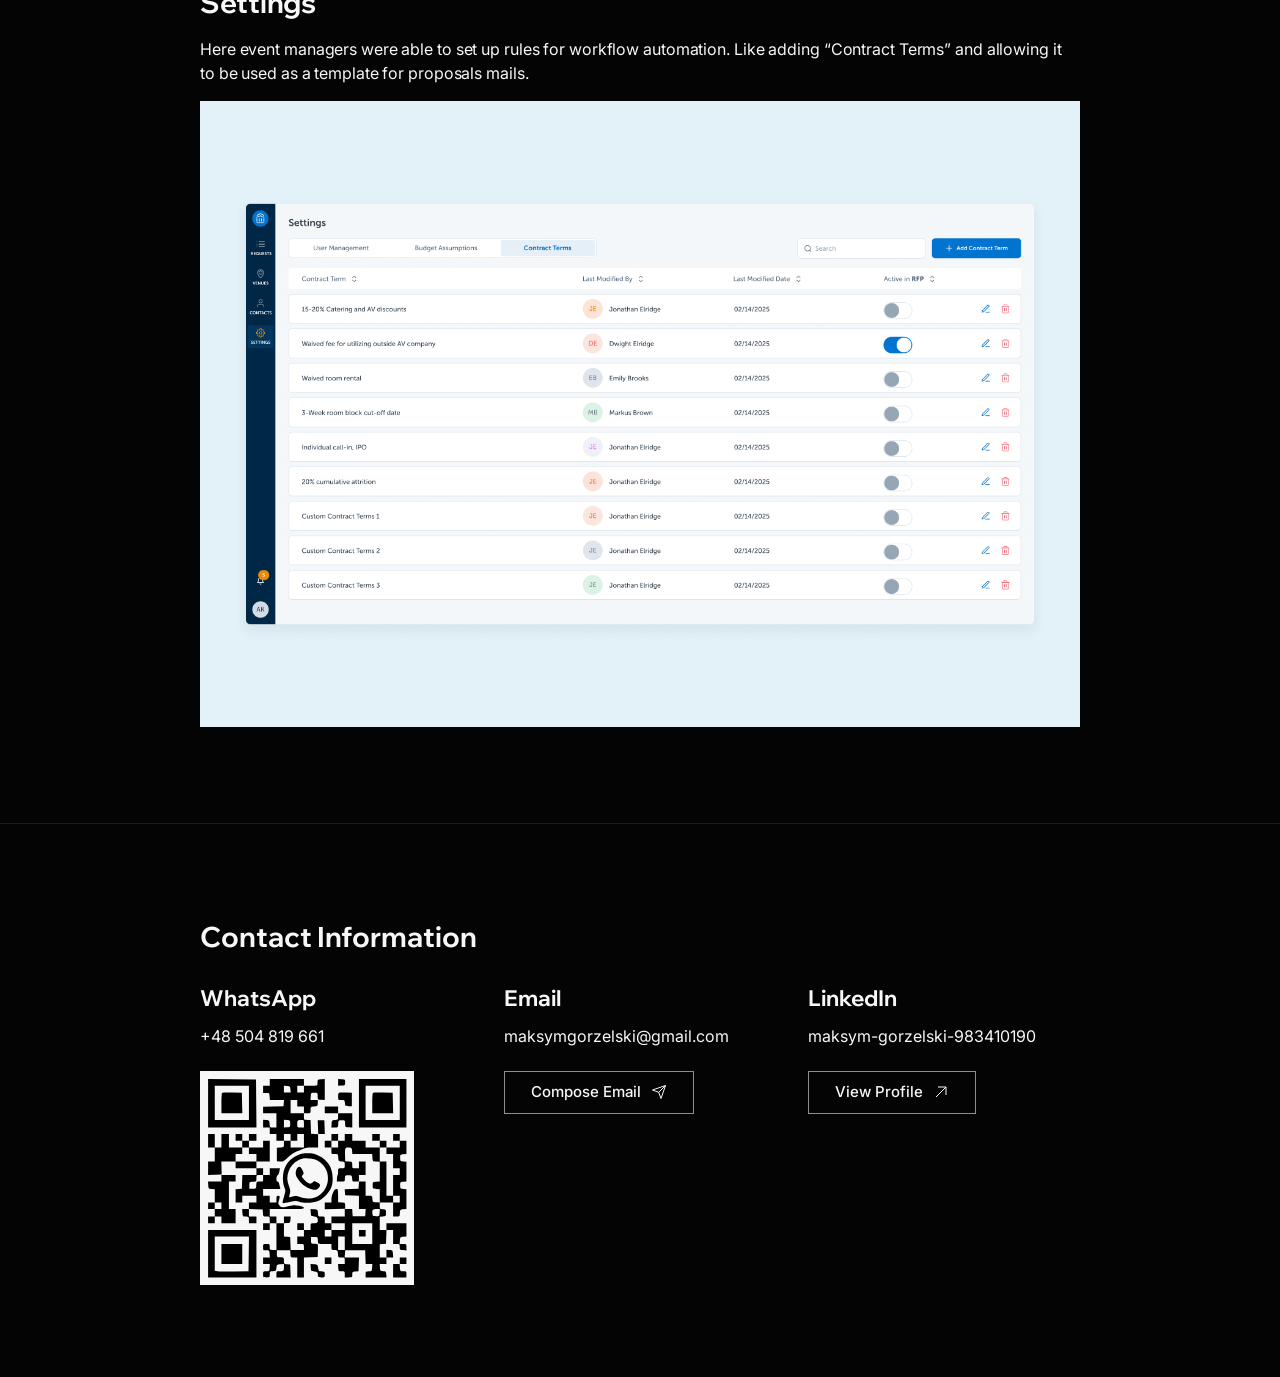
==== commit 220b46f9: "eab case updated" ====
--- a/event-management.html
+++ b/event-management.html
@@ -93,12 +93,21 @@
       <figure class="casefig"><img src="assets/cases/event-requests.png" alt="Event requests list" loading="lazy" /></figure>
     </section>
 
-    <section class="casesection container reveal">
-      <h2 class="casesection__title">Event</h2>
-      <p class="casesection__text">Allows user to fill in a full info, plus add agenda and see a summary in real time.</p>
+    <section class="casesection new-one-column-section container reveal">
+      <h2 class="casesection__title">Key challenge: Event page design</h2>
+
+      <h3 class="casesub">The initial request</h3>
+      <p class="casesection__text">Event coordinators needed to manage a request that could contain multiple related events (a client asking for 3 separate roundtables, for example), each moving through its own pipeline stage – Intake Call, Request for Proposal, Sourcing Options, Contract – while also filling in two distinct sets of information for each: logistics details and a day-by-day agenda.</p>
+
+      <h3 class="casesub">What we found</h3>
+      <p class="casesection__text">Splitting this across separate screens meant coordinators lost context constantly – switching between the client's original request, the event's current stage, and the operational details they were filling in. With multiple sub-events per request, keeping track of which event was in which stage, on which screen, became its own source of errors.</p>
+
+      <h3 class="casesub">The fix</h3>
+      <p class="casesection__text">We combined everything into a single view: a event-switcher at the top for handling multiple sub-events under one request, a stage tracker beneath it, and a two-column layout for event details and agenda side by side – so both could be filled without switching context. A collapsible reference panel on the right kept the original request, notes, and history log visible on demand, without forcing a separate screen just to check what the client had asked for.</p>
+
+            <h3 class="casesub">The result</h3>
+      <p class="casesection__text">Coordinators could manage a multi-event request end to end from one screen – tracking pipeline stage, filling logistics and agenda, and referencing the original ask, all without navigating away.</p>
       <figure class="casefig"><img src="assets/cases/event-event.png" alt="Event detail view" loading="lazy" /></figure>
-      <h3 class="casesub">Key Challenge</h3>
-      <p class="casesection__text">The task was to keep all the details on one page, in addition include agenda set up and navigation between sub events. Here the &ldquo;Vibe Coding&rdquo; method saved us a lot of time on the validation. So we were able to have testing sessions with actual users of this product. And based on the feedback we adjusted a best fit option.</p>
     </section>
 
     <section class="casesection container reveal">
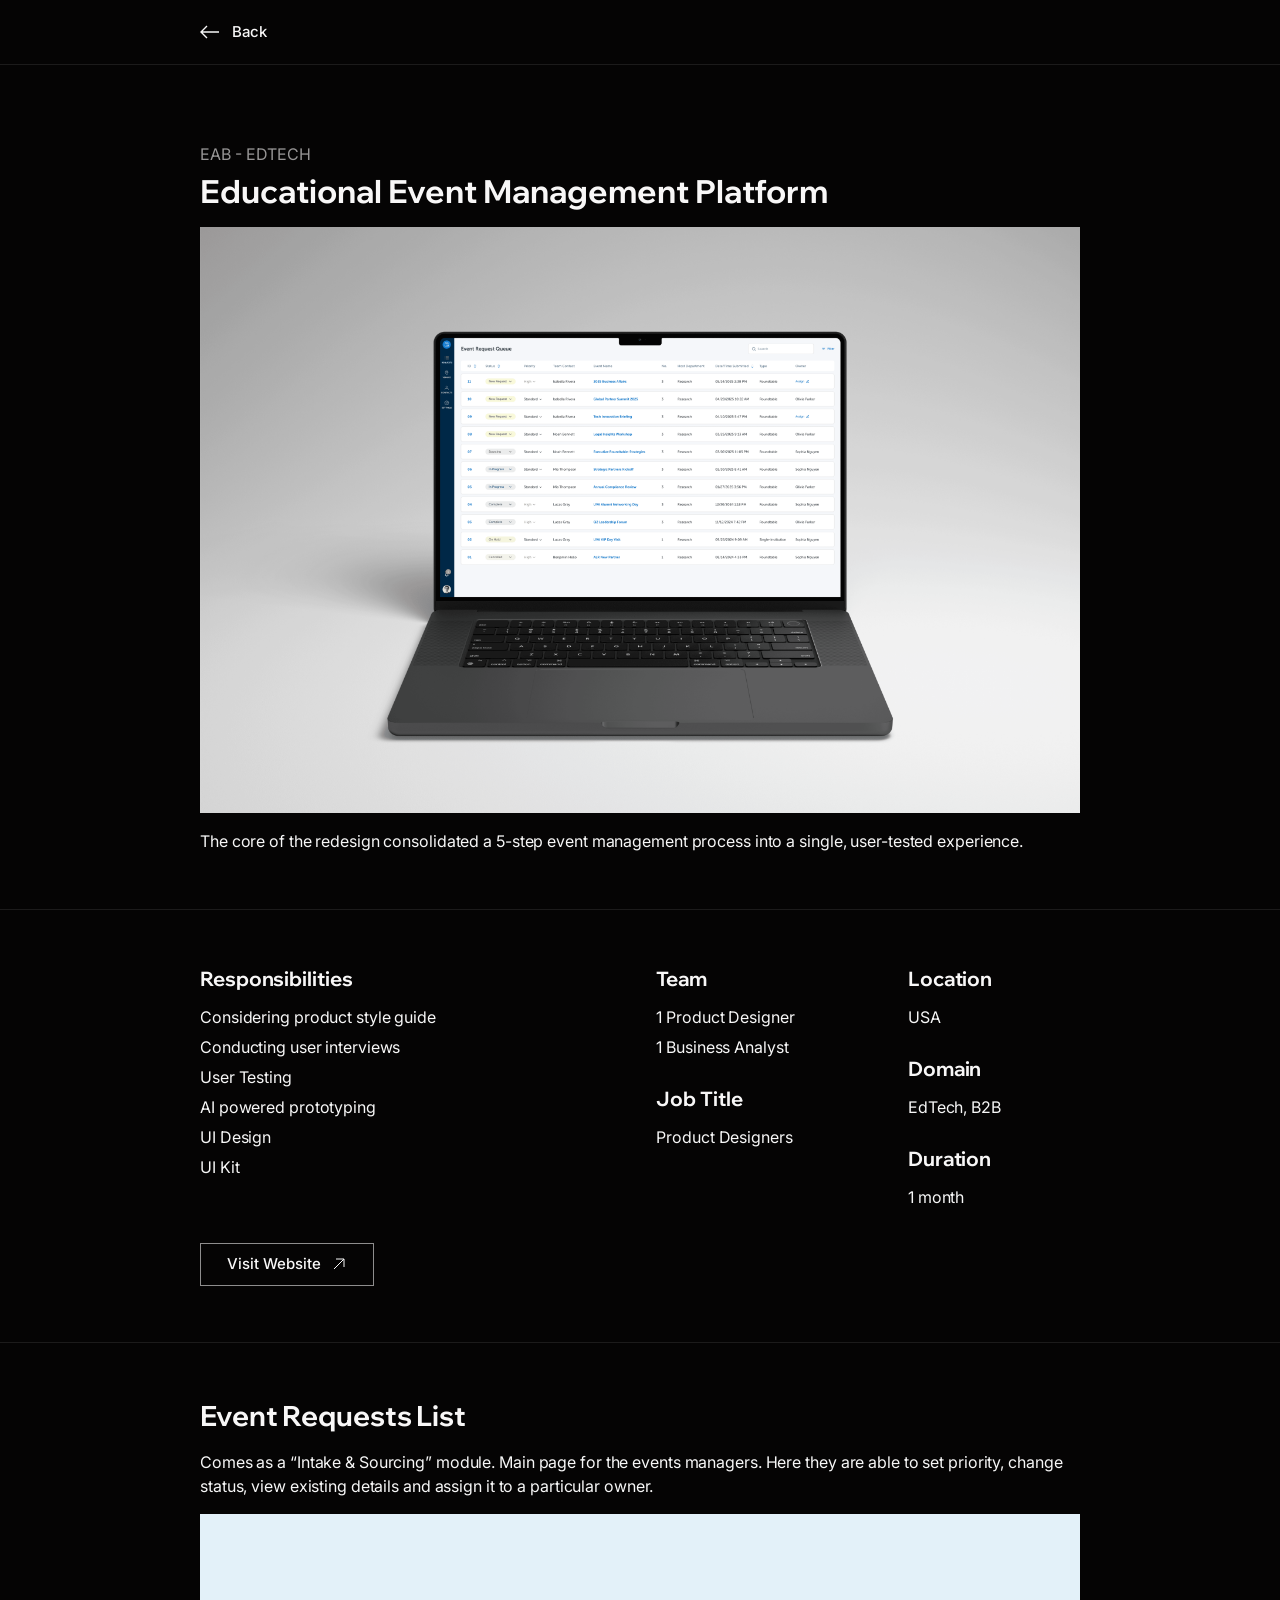
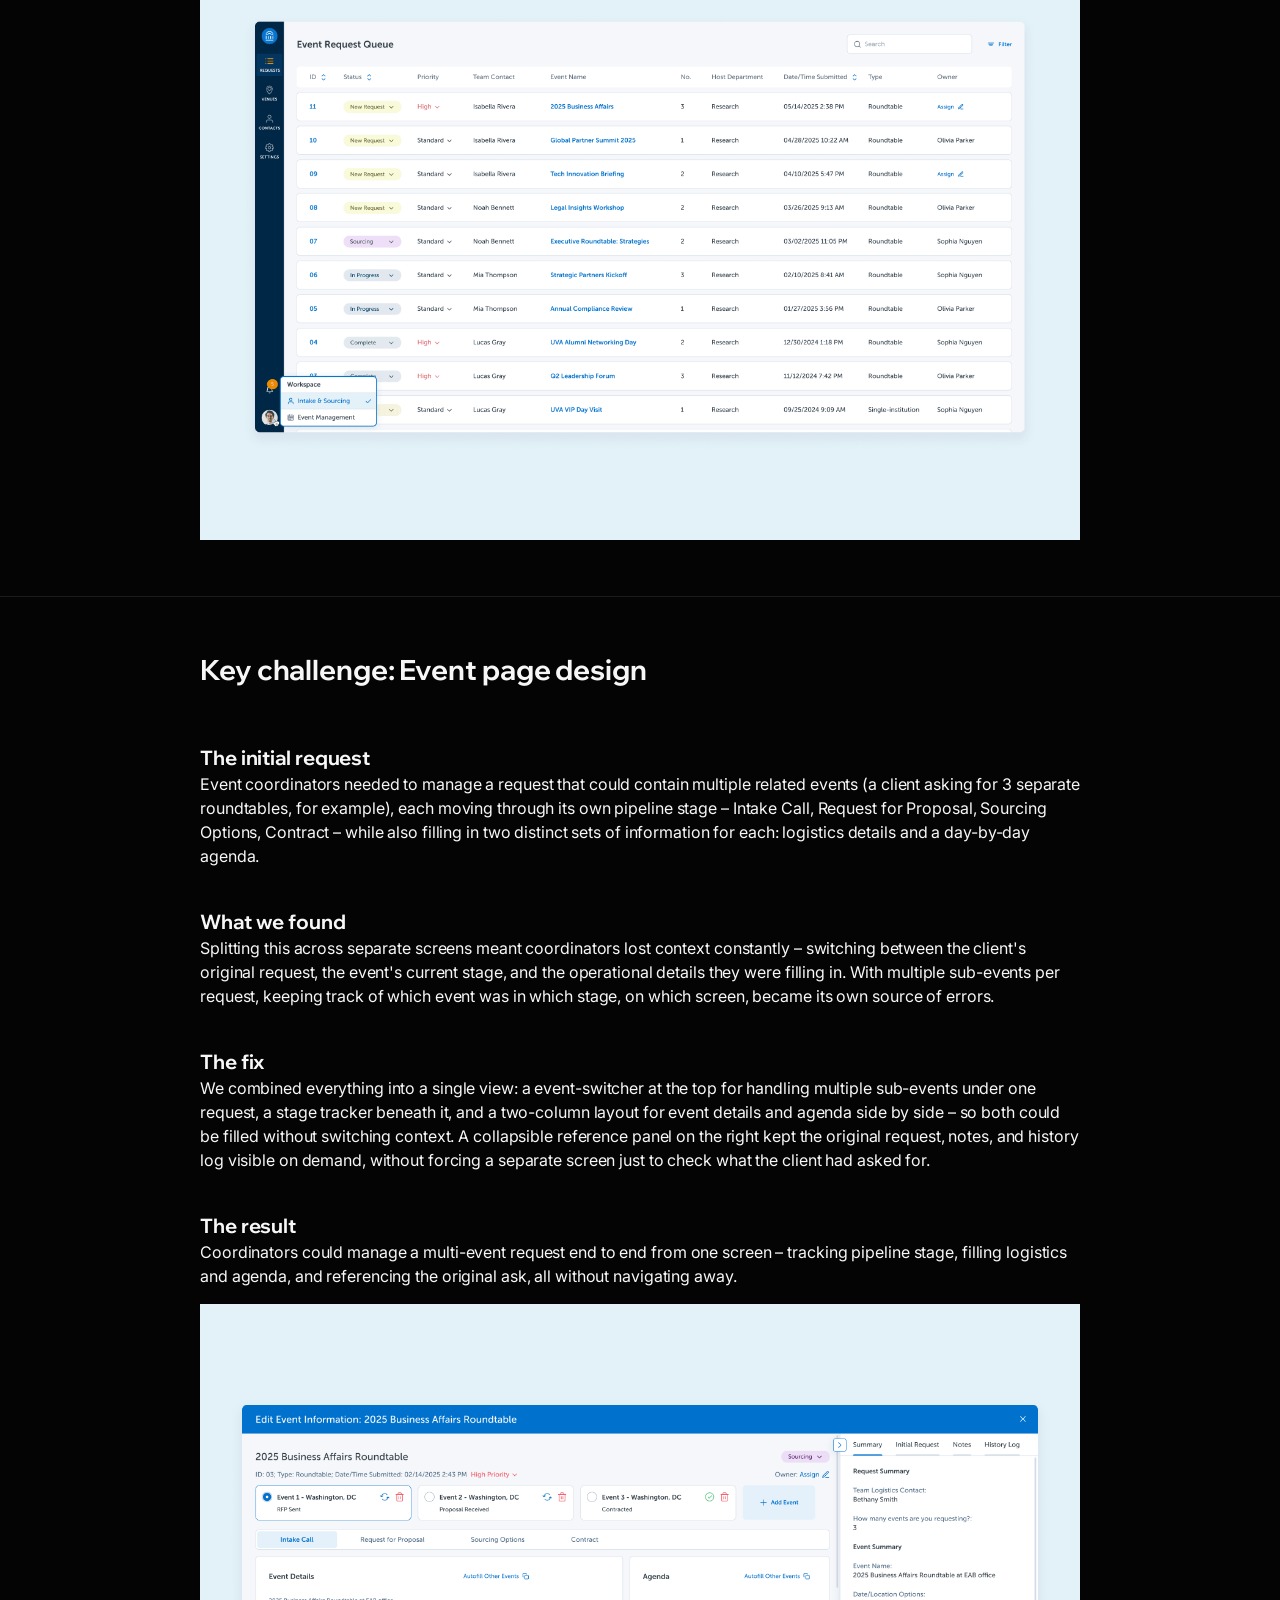
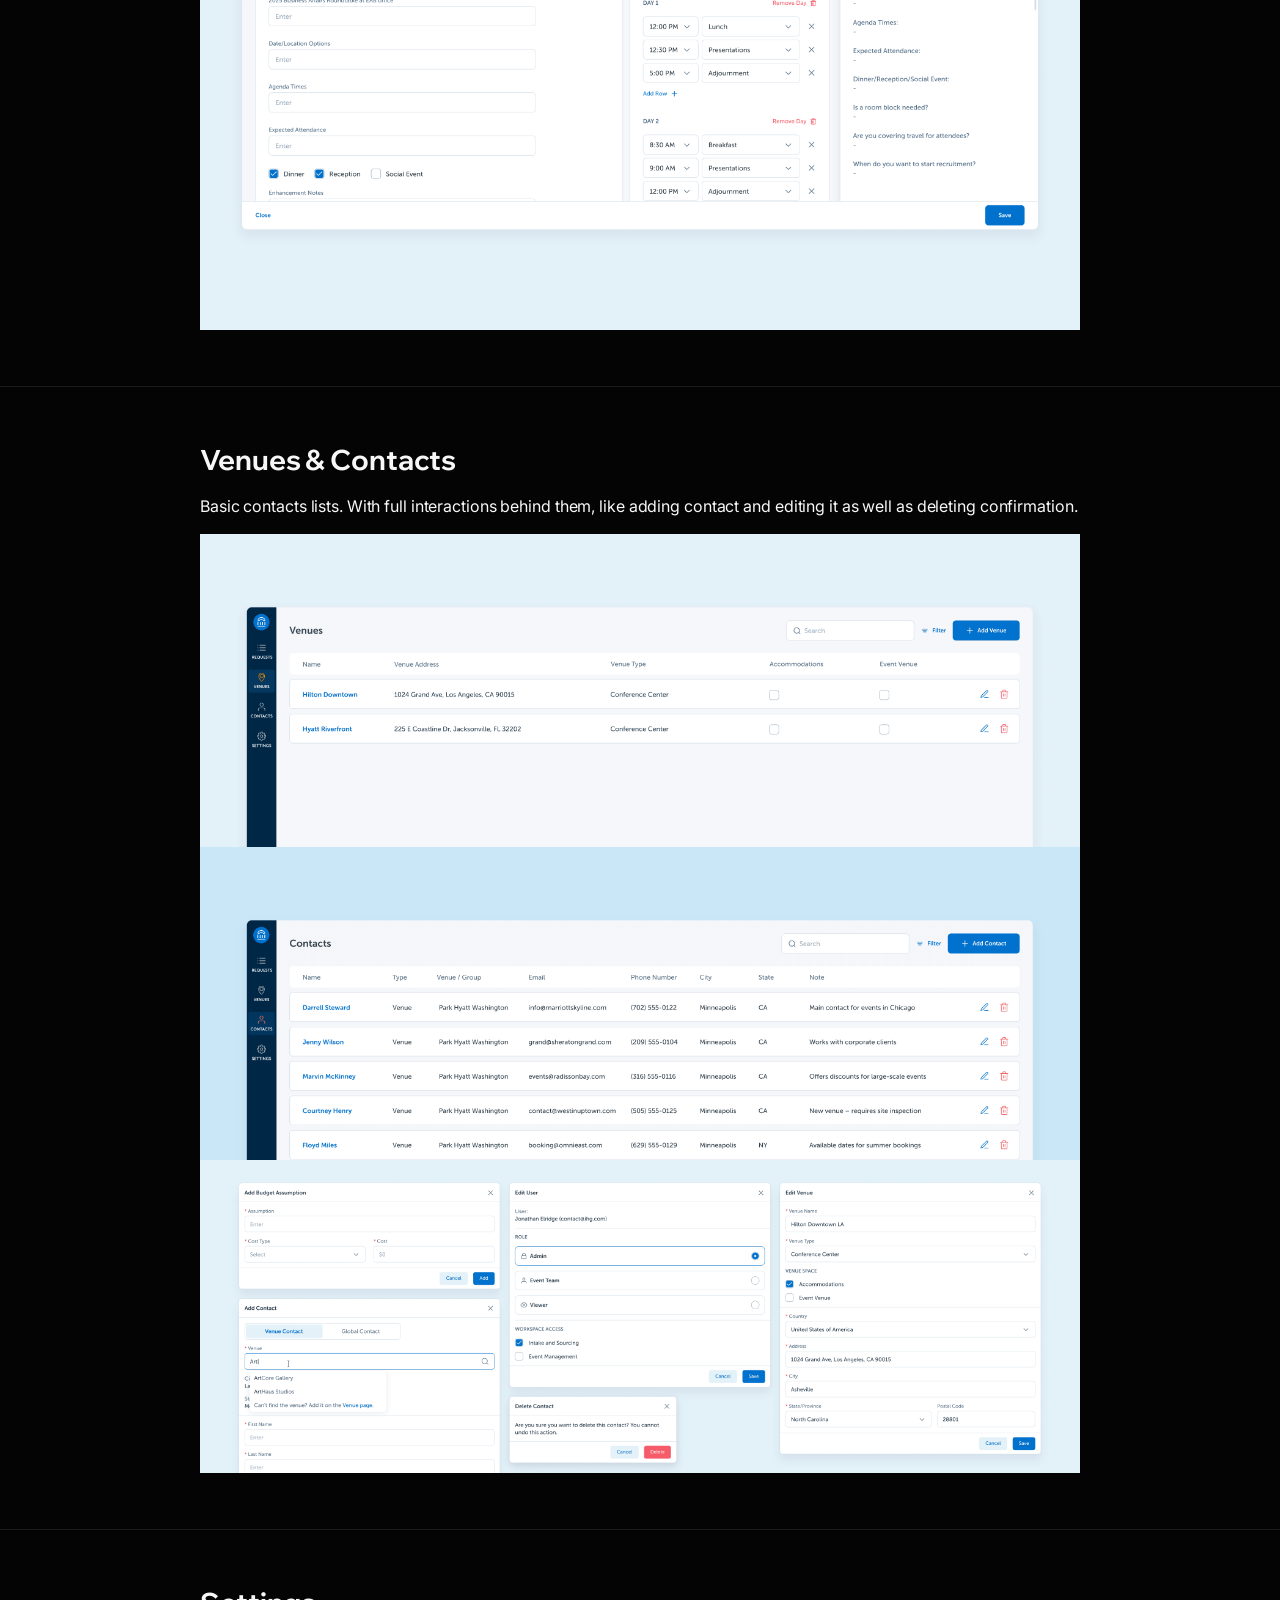
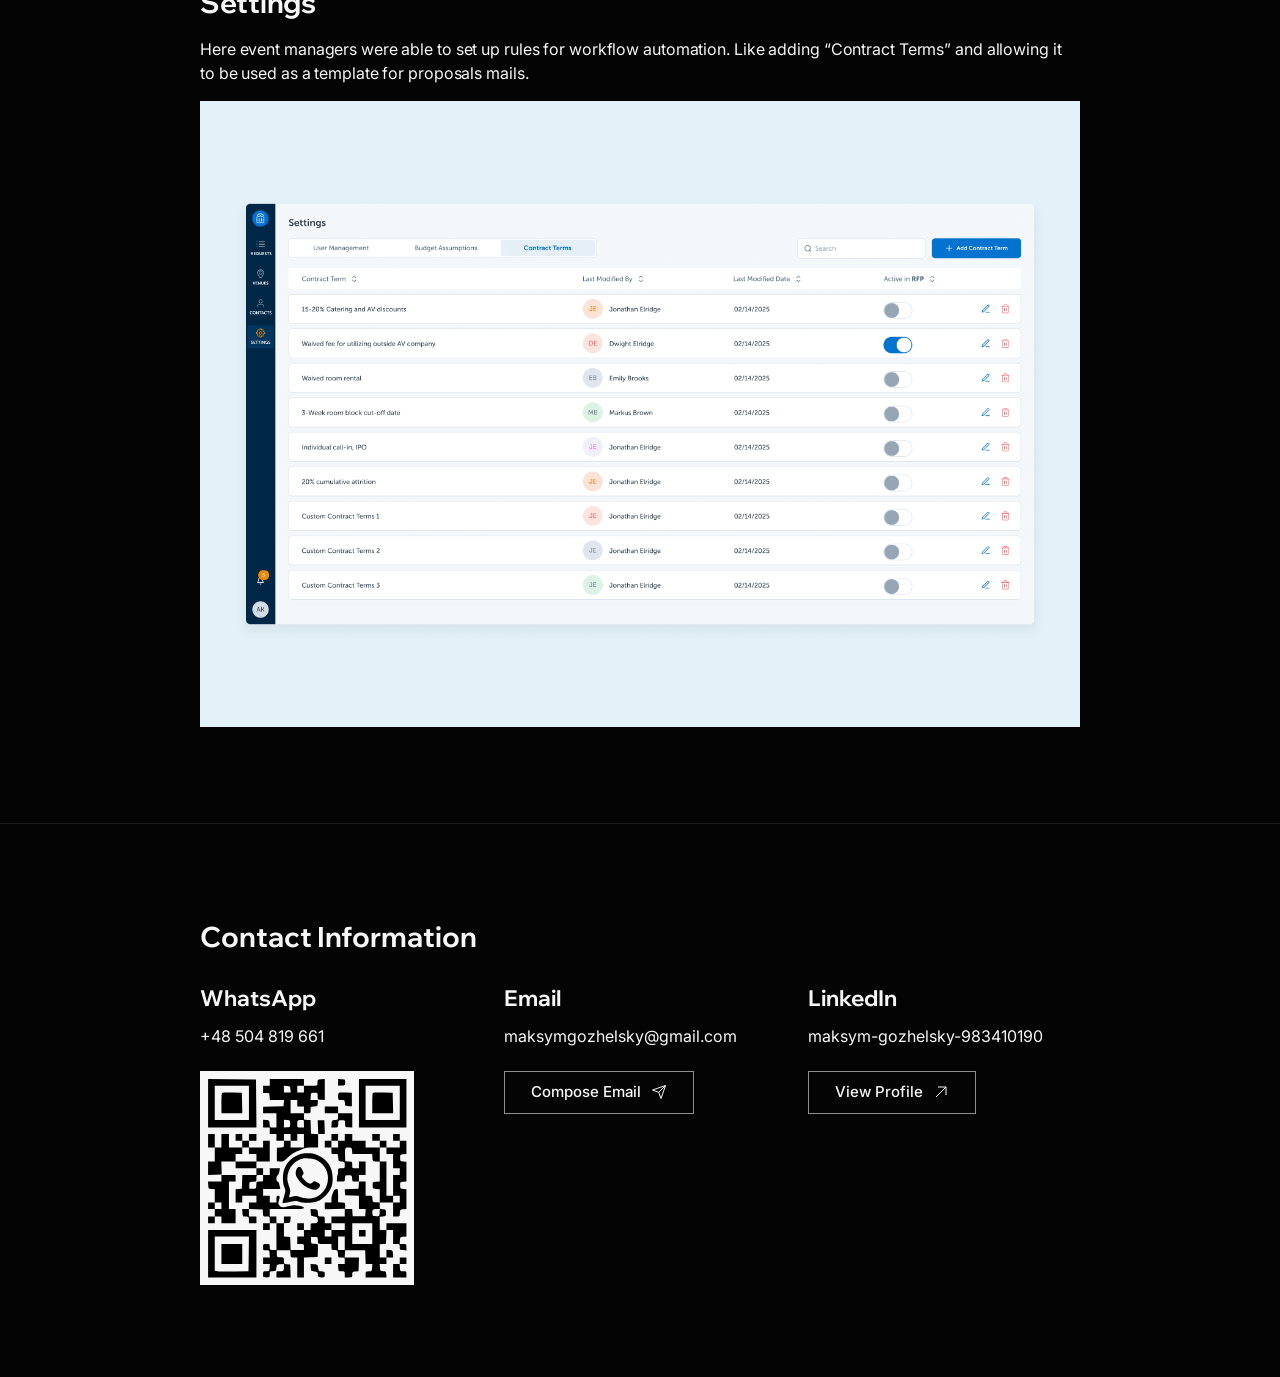
==== commit c021204c: "the innitial push" ====
--- a/event-management.html
+++ b/event-management.html
@@ -3,7 +3,7 @@
 <head>
   <meta charset="UTF-8" />
   <meta name="viewport" content="width=device-width, initial-scale=1.0" />
-  <title>Educational Event Management Platform — Maksym Gorzelski</title>
+  <title>Educational Event Management Platform — Maksym Gozhelsky</title>
   <meta name="description" content="Case study: EAB internal platform for event intake and sourcing workflows." />
   <link rel="icon" href="assets/favicon-light.svg" media="(prefers-color-scheme: light)" />
   <link rel="icon" href="assets/favicon-dark.svg" media="(prefers-color-scheme: dark)" />
@@ -140,16 +140,16 @@
         </div>
         <div class="contact__block reveal">
           <h3 class="contact__label">Email</h3>
-          <p class="contact__value">maksymgorzelski@gmail.com</p>
-          <a href="mailto:maksymgorzelski@gmail.com" class="btn btn--ghost">
+          <p class="contact__value">maksymgozhelsky@gmail.com</p>
+          <a href="mailto:maksymgozhelsky@gmail.com" class="btn btn--ghost">
             Compose Email
             <svg width="16" height="16" viewBox="0 0 16 16" fill="none" aria-hidden="true"><path d="M14.5 1.5L7.7 8.3M14.5 1.5L10 14.5l-2.3-6.2L1.5 6l13-4.5Z" stroke="currentColor" stroke-width="1" stroke-linejoin="round"/></svg>
           </a>
         </div>
         <div class="contact__block reveal">
           <h3 class="contact__label">LinkedIn</h3>
-          <p class="contact__value">maksym-gorzelski-983410190</p>
-          <a href="https://www.linkedin.com/in/maksym-gorzelski-983410190/" class="btn btn--ghost" target="_blank" rel="noopener">
+          <p class="contact__value">maksym-gozhelsky-983410190</p>
+          <a href="https://www.linkedin.com/in/maksym-gozhelsky-983410190/" class="btn btn--ghost" target="_blank" rel="noopener">
             View Profile
             <svg width="16" height="16" viewBox="0 0 16 16" fill="none" aria-hidden="true"><path d="M3 13L13 3M13 3H5M13 3v8" stroke="currentColor" stroke-width="1"/></svg>
           </a>
--- a/styles.css
+++ b/styles.css
@@ -251,18 +251,6 @@
   transition: transform 0.3s var(--spring), color 0.3s var(--ease);
   will-change: transform;
 }
-.shape:hover {
-  color: rgba(255, 255, 255, 0.32);
-}
-.shape--circle:hover {
-  transform: translate(0px,-16px);
-}
-.shape--cube:hover {
-  transform: translate(0px,-16px);
-}
-.shape--tetra:hover {
-  transform: translate(0px,-16px);
-}
 .shape--circle { top: 20%; right: 6.5%; width: 80px; }
 .shape--cube   { top: 40%; left: 3.5%; width: 88px; }
 .shape--tetra  { top: 72%; left: 72%;   width: 118px; }
@@ -427,7 +415,7 @@
    out-orders .reveal-scale.is-visible, so hover doesn't inherit the slower
    entrance spring. Rotates around its own center. */
 .case.is-visible { transition: transform 0.32s var(--spring); }
-.case.is-visible:hover { transform: translateY(-3px) rotate(2deg); }
+.case.is-visible:hover { transform: translateY(-8px) rotate(2deg); }
 .case.is-visible:hover .case__title { color: var(--muted-2); }
 
 /* PDF text link tilts 2° on hover (measured). Scoped to .is-visible so it
@@ -462,9 +450,6 @@
     bottom: 6%;
     transform: translateX(-50%);
   }
-  .shape--tetra:hover {
-    transform: translateX(-50%) translateY(-6px) rotate(3deg) scale(1.15);
-  }
   .section-title { margin-bottom: 56px; }
 }
 @media (max-width: 640px) {
